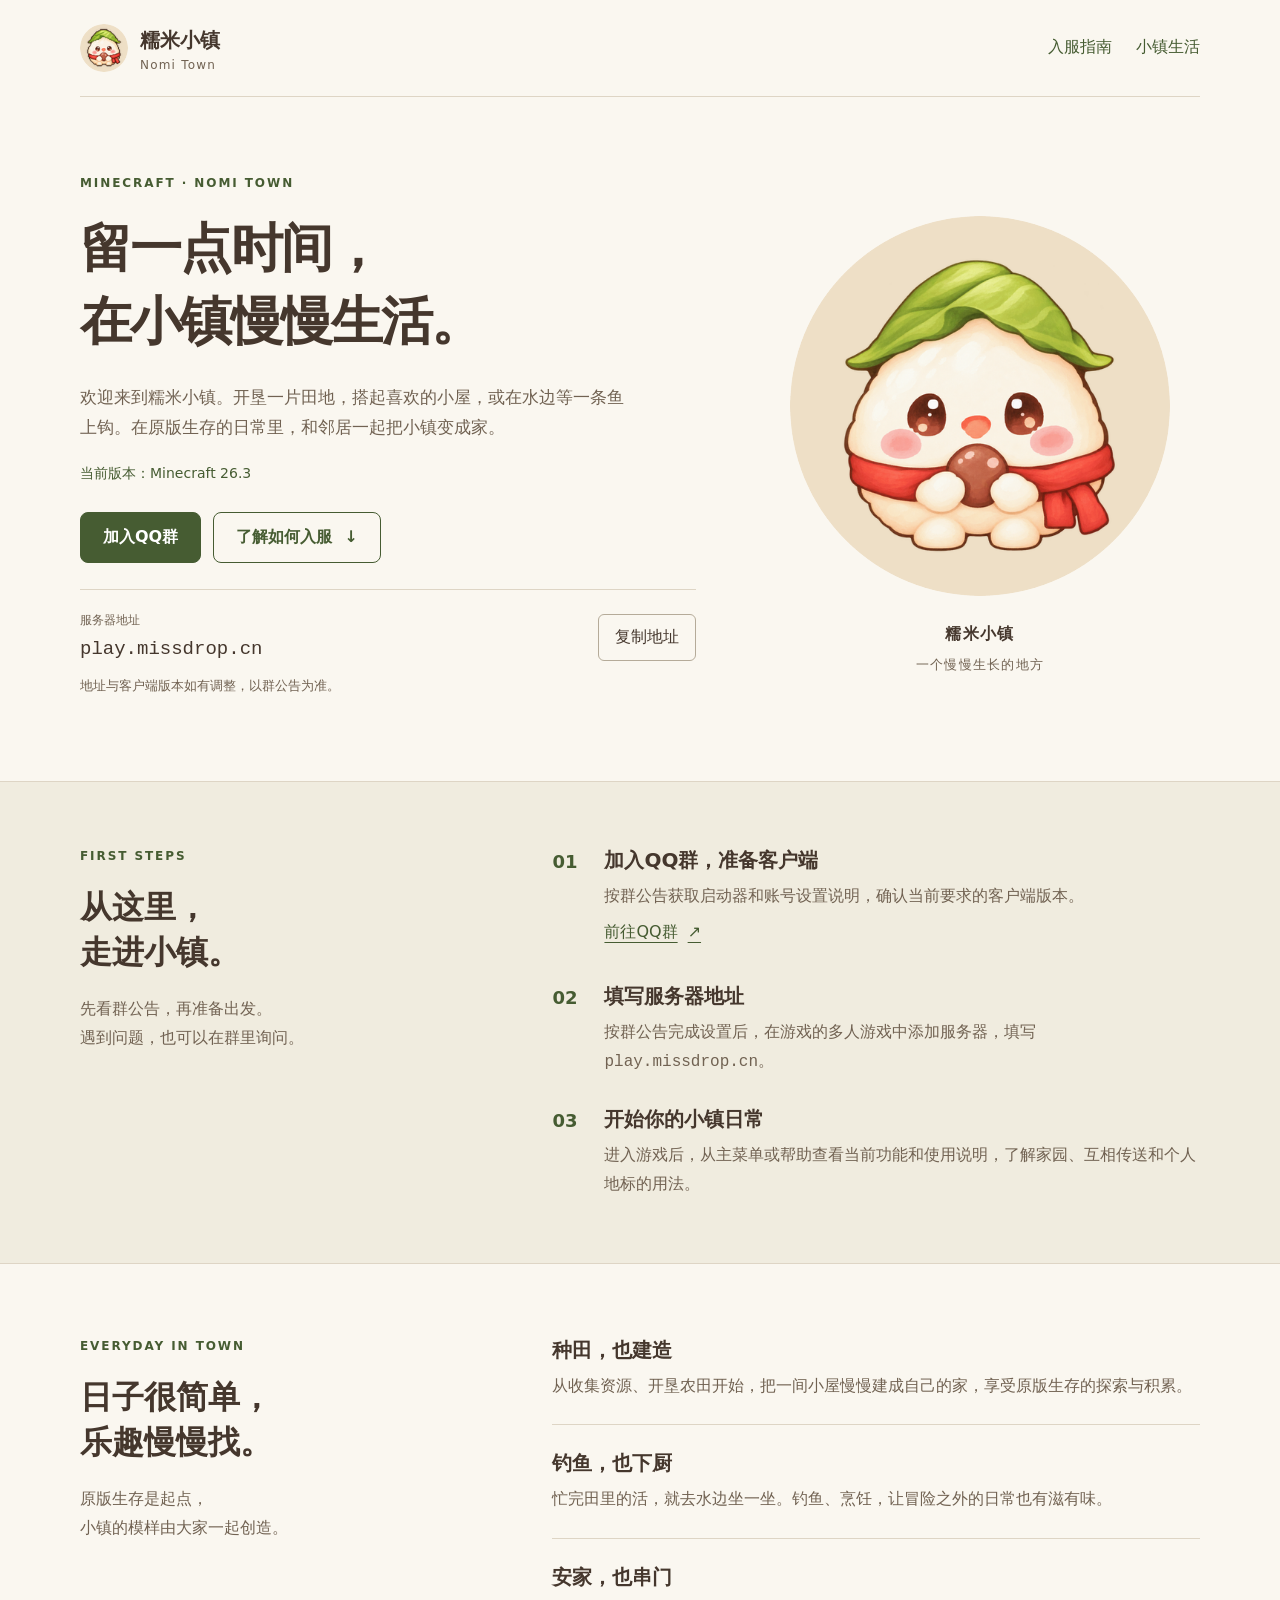
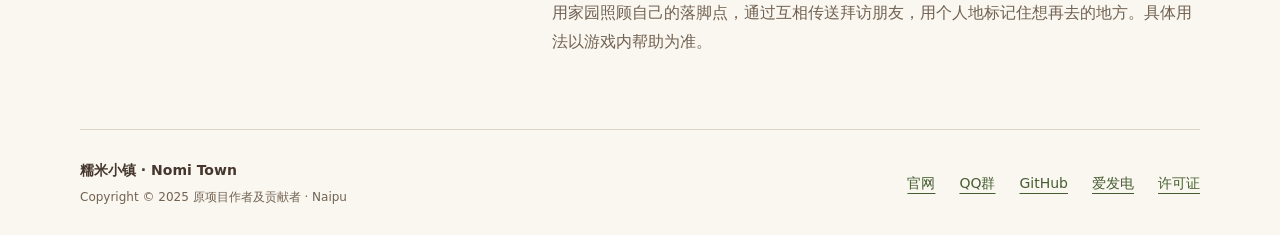
==== index.html @ 39796e42 "feat: refresh Nomi Town website branding and guide" ====
<!DOCTYPE html>
<html lang="zh-CN">
<head>
    <meta charset="UTF-8">
    <meta name="viewport" content="width=device-width, initial-scale=1.0">
    <meta name="author" content="Naipu">
    <title>糯米小镇 Nomi Town · 原版生存与悠闲生活</title>
    <meta name="description" content="欢迎来到糯米小镇 Nomi Town。在 Minecraft 26.3 中体验原版生存、悠闲种田、钓鱼烹饪与社区小镇生活。加入QQ群，按群公告了解入服方式。">
    <link rel="canonical" href="https://mc.missdrop.cn/">
    <meta property="og:type" content="website">
    <meta property="og:locale" content="zh_CN">
    <meta property="og:site_name" content="糯米小镇 Nomi Town">
    <meta property="og:title" content="糯米小镇 Nomi Town · 原版生存与悠闲生活">
    <meta property="og:description" content="种一片田，钓一尾鱼，和邻居一起慢慢建造小镇。入服方式与当前客户端版本请以QQ群公告为准。">
    <meta property="og:url" content="https://mc.missdrop.cn/">
    <meta property="og:image" content="https://mc.missdrop.cn/img/nomi-logo-512.png">
    <meta property="og:image:width" content="512">
    <meta property="og:image:height" content="512">
    <meta property="og:image:alt" content="糯米小镇团子角色，戴着绿叶帽、系着红围巾">
    <meta name="theme-color" content="#faf7f0">
    <link rel="icon" href="favicon.ico" type="image/x-icon">
    <link rel="icon" href="img/nomi-logo-32.png" sizes="32x32" type="image/png">
    <link rel="stylesheet" href="css/styles.css">
    <script src="js/copy.js" defer></script>
</head>
<body>
<a class="skip-link" href="#main">跳到主要内容</a>
<header class="site-header wrap">
    <a class="brand" href="./" aria-label="糯米小镇首页">
        <img src="img/nomi-logo-64.png" width="48" height="48" alt="">
        <span>糯米小镇 <small>Nomi Town</small></span>
    </a>
    <nav aria-label="主导航">
        <a href="#join">入服指南</a>
        <a href="#life">小镇生活</a>
    </nav>
</header>
<main id="main">
    <section class="hero wrap" aria-labelledby="welcome">
        <div class="hero-copy">
            <p class="eyebrow">MINECRAFT · NOMI TOWN</p>
            <h1 id="welcome">留一点时间，<br>在小镇慢慢生活。</h1>
            <p class="intro">欢迎来到糯米小镇。开垦一片田地，搭起喜欢的小屋，或在水边等一条鱼上钩。在原版生存的日常里，和邻居一起把小镇变成家。</p>
            <p class="version">当前版本：Minecraft 26.3</p>
            <div class="actions">
                <a class="button primary" href="https://qm.qq.com/q/JWCiU0jwyq">加入QQ群</a>
                <a class="button secondary" href="#join">了解如何入服 <span aria-hidden="true">↓</span></a>
            </div>
            <div class="connection">
                <div><span class="label">服务器地址</span><code id="server-address">play.missdrop.cn</code></div>
                <button id="copy-address" type="button" aria-describedby="copy-status">复制地址</button>
            </div>
            <p id="copy-status" class="status" role="status" aria-live="polite" aria-atomic="true">地址与客户端版本如有调整，以群公告为准。</p>
            <noscript><p>可选中上方服务器地址手动复制。</p></noscript>
        </div>
        <figure class="mascot">
            <img src="img/nomi-logo-512.png" srcset="img/nomi-logo-256.png 256w, img/nomi-logo-512.png 512w" sizes="(max-width: 720px) 240px, 380px" width="512" height="512" alt="糯米小镇的团子角色：绿叶帽、红围巾，手里捧着一份小食">
            <figcaption>糯米小镇 <span>一个慢慢生长的地方</span></figcaption>
        </figure>
    </section>
    <section id="join" class="join-section" aria-labelledby="join-title">
        <div class="wrap section-grid">
            <div class="section-heading">
                <p class="eyebrow">FIRST STEPS</p>
                <h2 id="join-title">从这里，<br>走进小镇。</h2>
                <p>先看群公告，再准备出发。<br>遇到问题，也可以在群里询问。</p>
            </div>
            <ol class="steps">
                <li><h3>加入QQ群，准备客户端</h3><p>按群公告获取启动器和账号设置说明，确认当前要求的客户端版本。</p><a href="https://qm.qq.com/q/JWCiU0jwyq">前往QQ群 <span aria-hidden="true">↗</span></a></li>
                <li><h3>填写服务器地址</h3><p>按群公告完成设置后，在游戏的多人游戏中添加服务器，填写 <code>play.missdrop.cn</code>。</p></li>
                <li><h3>开始你的小镇日常</h3><p>进入游戏后，从主菜单或帮助查看当前功能和使用说明，了解家园、互相传送和个人地标的用法。</p></li>
            </ol>
        </div>
    </section>
    <section id="life" class="wrap life-section section-grid" aria-labelledby="life-title">
        <div class="section-heading">
            <p class="eyebrow">EVERYDAY IN TOWN</p>
            <h2 id="life-title">日子很简单，<br>乐趣慢慢找。</h2>
            <p>原版生存是起点，<br>小镇的模样由大家一起创造。</p>
        </div>
        <div class="life-list">
            <article><h3>种田，也建造</h3><p>从收集资源、开垦农田开始，把一间小屋慢慢建成自己的家，享受原版生存的探索与积累。</p></article>
            <article><h3>钓鱼，也下厨</h3><p>忙完田里的活，就去水边坐一坐。钓鱼、烹饪，让冒险之外的日常也有滋有味。</p></article>
            <article><h3>安家，也串门</h3><p>用家园照顾自己的落脚点，通过互相传送拜访朋友，用个人地标记住想再去的地方。具体用法以游戏内帮助为准。</p></article>
        </div>
    </section>
</main>
<footer class="site-footer wrap">
    <div><strong>糯米小镇 · Nomi Town</strong><p>Copyright © 2025 原项目作者及贡献者 · Naipu</p></div>
    <nav aria-label="页脚导航">
        <a href="https://mc.missdrop.cn">官网</a>
        <a href="https://qm.qq.com/q/JWCiU0jwyq">QQ群</a>
        <a href="https://github.com/NomiTeam">GitHub</a>
        <a href="https://afdian.com/a/Missdrop">爱发电</a>
        <a href="LICENSE">许可证</a>
    </nav>
</footer>
</body>
</html>
---- css/styles.css ----
:root {
    color-scheme: light;
    --paper: #faf7f0;
    --ink: #45372d;
    --muted: #716252;
    --green: #465c32;
    --line: #ded5c5;
}
* { box-sizing: border-box; }
body { margin: 0; background: var(--paper); color: var(--ink); font-family: system-ui, -apple-system, "Segoe UI", "Microsoft YaHei", sans-serif; line-height: 1.8; }
a { color: var(--green); text-underline-offset: 5px; }
a:hover { text-decoration-thickness: 2px; }
a:focus-visible, button:focus-visible { outline: 3px solid #8b431f; outline-offset: 5px; }
button, .button { font: inherit; cursor: pointer; }
img { display: block; max-width: 100%; height: auto; }
h1, h2, h3, p, figure { margin: 0; }
h1, h2, h3 { line-height: 1.4; }
code { font-family: ui-monospace, Consolas, monospace; overflow-wrap: anywhere; }
.wrap { width: min(1120px, calc(100% - 64px)); margin-inline: auto; }
.skip-link { position: absolute; top: 8px; left: 16px; padding: 10px 16px; background: white; z-index: 2; transform: translateY(-160%); }
.skip-link:focus { transform: translateY(0); }
.site-header { display: flex; align-items: center; justify-content: space-between; gap: 20px; padding-block: 22px; border-bottom: 1px solid var(--line); }
.brand { display: flex; align-items: center; gap: 12px; color: var(--ink); text-decoration: none; font-weight: 700; font-size: 20px; }
.brand img { border-radius: 50%; }
.brand small { display: block; color: var(--muted); font-size: 12px; letter-spacing: .1em; line-height: 1.3; font-weight: 500; }
nav { display: flex; flex-wrap: wrap; gap: 8px 24px; }
nav a { display: inline-flex; align-items: center; min-height: 44px; }
.site-header nav a { text-decoration: none; }
.hero { display: grid; grid-template-columns: minmax(0, 1.4fr) minmax(0, 1fr); align-items: center; gap: 64px; padding-block: 76px 60px; }
.eyebrow { font-size: 12px; font-weight: 700; letter-spacing: .16em; color: var(--green); margin-bottom: 18px; }
h1 { font-size: clamp(34px, 4.2vw, 52px); letter-spacing: -.035em; }
.intro { max-width: 560px; margin-top: 24px; color: var(--muted); font-size: 17px; }
.version { margin-top: 18px; font-size: 14px; color: var(--green); }
.actions { display: flex; flex-wrap: wrap; gap: 12px; margin-block: 26px; }
.button { display: inline-flex; justify-content: center; align-items: center; min-height: 48px; padding: 10px 22px; border: 1px solid var(--green); border-radius: 8px; text-decoration: none; font-weight: 600; gap: 12px; }
.primary { color: white; background: var(--green); }
.primary:hover { background: #354626; }
.secondary:hover { background: #eeeede; }
.connection { display: flex; align-items: center; justify-content: space-between; flex-wrap: wrap; gap: 12px; border-top: 1px solid var(--line); padding-top: 20px; }
.label { display: block; color: var(--muted); font-size: 12px; }
.connection code { font-size: 19px; }
.connection button { min-height: 44px; padding: 8px 16px; border: 1px solid #b5ab99; border-radius: 6px; background: transparent; color: var(--ink); }
.connection button:hover { background: #eee7db; }
.status { min-height: 3.6em; font-size: 13px; color: var(--muted); margin-top: 8px; }
.mascot { text-align: center; }
.mascot img { width: min(100%, 380px); margin-inline: auto; border-radius: 50%; }
.mascot figcaption { margin-top: 24px; font-weight: 600; letter-spacing: .08em; }
.mascot figcaption span { display: block; font-weight: 400; font-size: 13px; color: var(--muted); margin-top: 4px; }
.join-section { background: #f0ecdf; border-block: 1px solid var(--line); padding-block: 64px; }
.section-grid { display: grid; grid-template-columns: minmax(0, 1fr) minmax(0, 1.65fr); gap: 80px; }
h2 { font-size: 32px; }
.section-heading > p:last-child { color: var(--muted); margin-top: 20px; }
.steps { list-style: none; padding: 0; margin: 0; counter-reset: step; }
.steps li { position: relative; counter-increment: step; padding: 0 0 28px 52px; }
.steps li:last-child { padding-bottom: 0; }
.steps li::before { content: "0" counter(step); position: absolute; left: 0; top: 0; color: var(--green); font-weight: 700; font-size: 18px; }
h3 { font-size: 20px; margin-bottom: 8px; }
.steps p, .life-list p { color: var(--muted); }
.steps a { display: inline-flex; align-items: center; gap: 10px; min-height: 44px; }
.life-section { padding-block: 72px; }
.life-list article { padding-block: 24px; border-bottom: 1px solid var(--line); }
.life-list article:first-child { padding-top: 0; }
.life-list article:last-child { border-bottom: 0; padding-bottom: 0; }
.site-footer { border-top: 1px solid var(--line); padding-block: 28px; display: flex; flex-wrap: wrap; justify-content: space-between; align-items: center; gap: 16px 32px; font-size: 14px; }
.site-footer p { font-size: 12px; color: var(--muted); margin-top: 4px; }
.copy-fallback { position: fixed; left: 0; top: 0; width: 1px; height: 1px; opacity: 0; }
@media (max-width: 720px) {
    .wrap { width: calc(100% - 40px); }
    .site-header { gap: 12px; flex-wrap: wrap; padding-block: 16px; }
    .site-header nav { gap: 20px; }
    .hero { grid-template-columns: minmax(0, 1fr); gap: 32px; padding-block: 40px; }
    .mascot { grid-row: 1; }
    .mascot img { width: 240px; }
    .mascot figcaption { display: none; }
    .intro { font-size: 16px; }
    .section-grid { grid-template-columns: minmax(0, 1fr); gap: 32px; }
    .join-section, .life-section { padding-block: 44px; }
    h2 { font-size: 28px; }
    .section-heading br { display: none; }
    .steps li { padding-left: 40px; }
    .site-footer nav { gap: 8px 20px; }
}
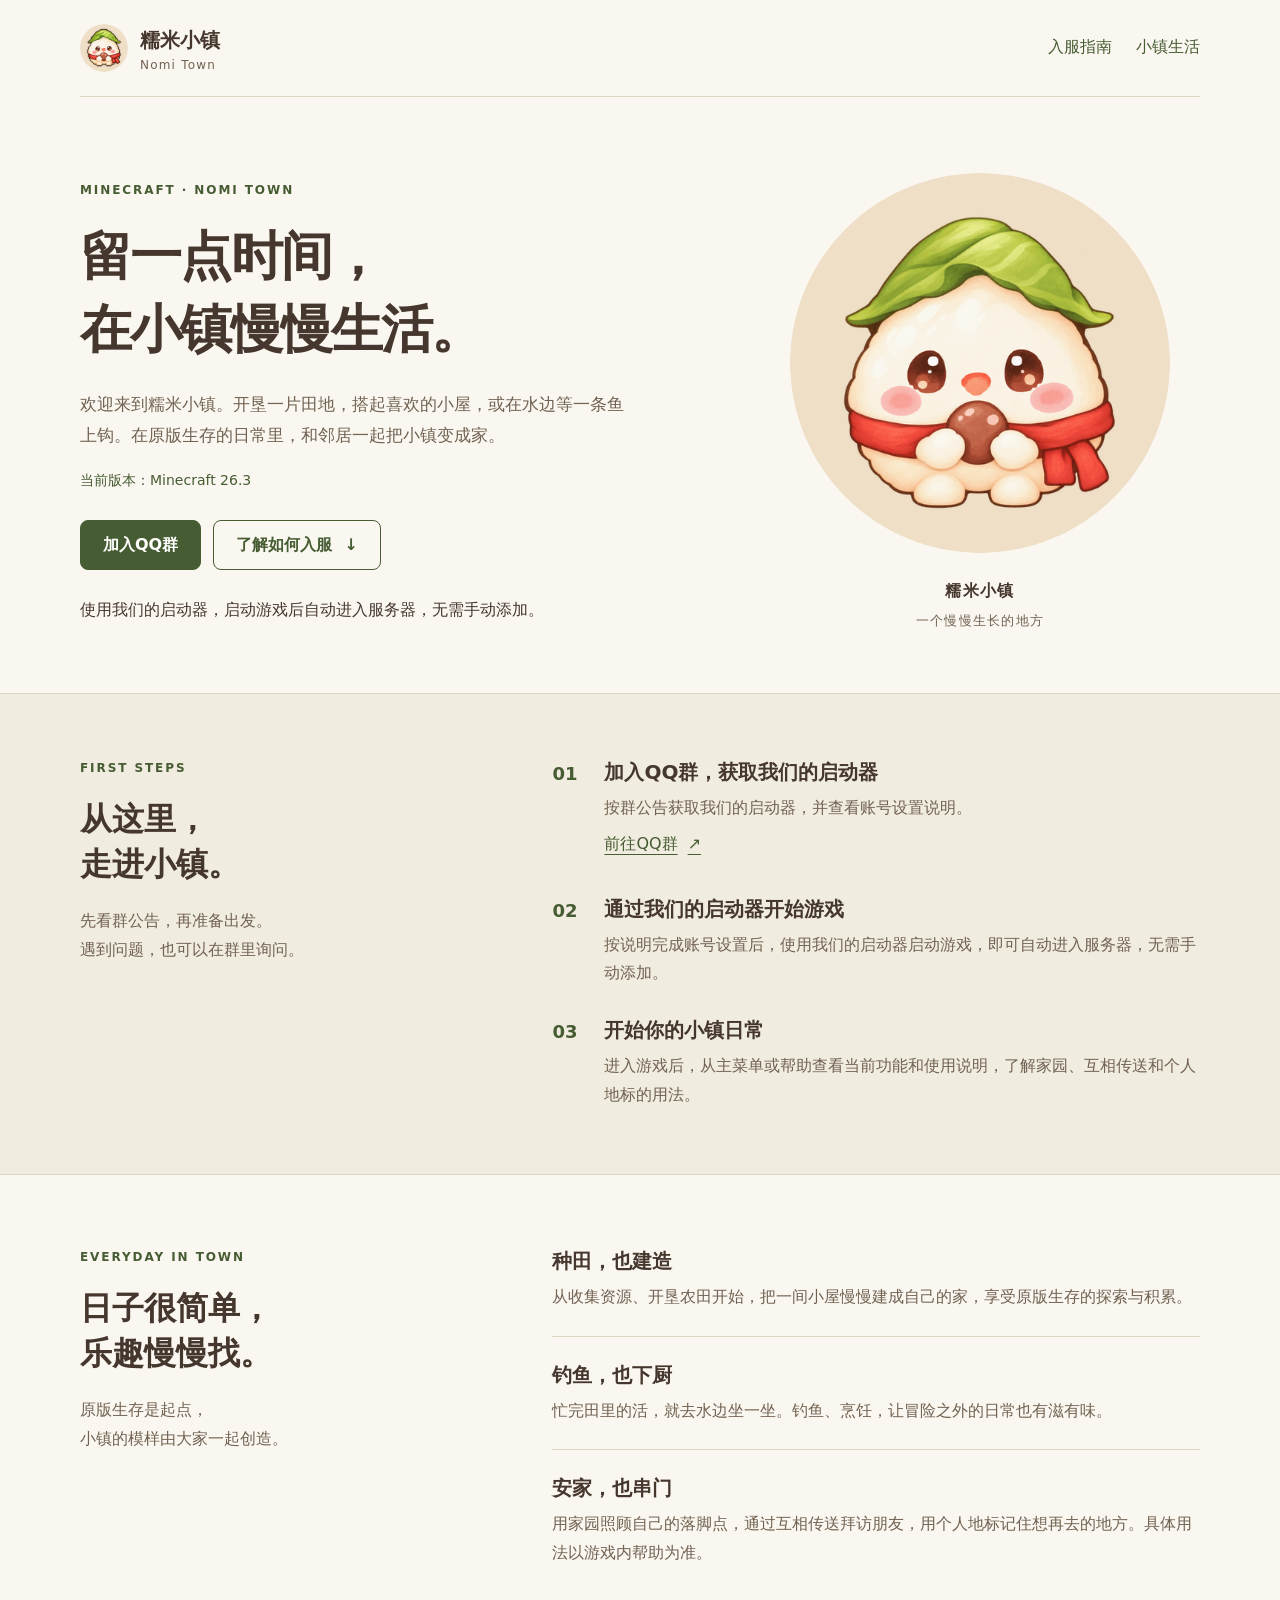
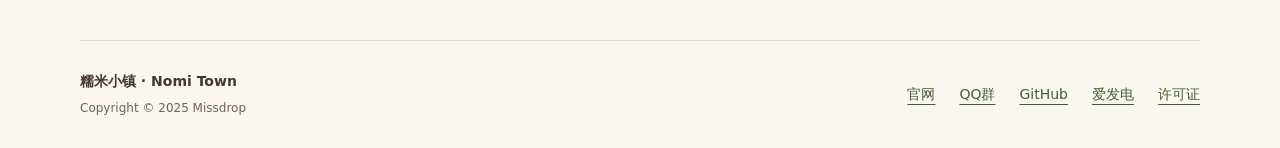
==== commit 751da230: "fix: use launcher auto-entry and correct website credit" ====
--- a/index.html
+++ b/index.html
@@ -3,7 +3,7 @@
 <head>
     <meta charset="UTF-8">
     <meta name="viewport" content="width=device-width, initial-scale=1.0">
-    <meta name="author" content="Naipu">
+    <meta name="author" content="Missdrop">
     <title>糯米小镇 Nomi Town · 原版生存与悠闲生活</title>
     <meta name="description" content="欢迎来到糯米小镇 Nomi Town。在 Minecraft 26.3 中体验原版生存、悠闲种田、钓鱼烹饪与社区小镇生活。加入QQ群，按群公告了解入服方式。">
     <link rel="canonical" href="https://mc.missdrop.cn/">
@@ -21,7 +21,7 @@
     <link rel="icon" href="favicon.ico" type="image/x-icon">
     <link rel="icon" href="img/nomi-logo-32.png" sizes="32x32" type="image/png">
     <link rel="stylesheet" href="css/styles.css">
-    <script src="js/copy.js" defer></script>
+
 </head>
 <body>
 <a class="skip-link" href="#main">跳到主要内容</a>
@@ -46,12 +46,7 @@
                 <a class="button primary" href="https://qm.qq.com/q/JWCiU0jwyq">加入QQ群</a>
                 <a class="button secondary" href="#join">了解如何入服 <span aria-hidden="true">↓</span></a>
             </div>
-            <div class="connection">
-                <div><span class="label">服务器地址</span><code id="server-address">play.missdrop.cn</code></div>
-                <button id="copy-address" type="button" aria-describedby="copy-status">复制地址</button>
-            </div>
-            <p id="copy-status" class="status" role="status" aria-live="polite" aria-atomic="true">地址与客户端版本如有调整，以群公告为准。</p>
-            <noscript><p>可选中上方服务器地址手动复制。</p></noscript>
+            <p>使用我们的启动器，启动游戏后自动进入服务器，无需手动添加。</p>
         </div>
         <figure class="mascot">
             <img src="img/nomi-logo-512.png" srcset="img/nomi-logo-256.png 256w, img/nomi-logo-512.png 512w" sizes="(max-width: 720px) 240px, 380px" width="512" height="512" alt="糯米小镇的团子角色：绿叶帽、红围巾，手里捧着一份小食">
@@ -66,8 +61,8 @@
                 <p>先看群公告，再准备出发。<br>遇到问题，也可以在群里询问。</p>
             </div>
             <ol class="steps">
-                <li><h3>加入QQ群，准备客户端</h3><p>按群公告获取启动器和账号设置说明，确认当前要求的客户端版本。</p><a href="https://qm.qq.com/q/JWCiU0jwyq">前往QQ群 <span aria-hidden="true">↗</span></a></li>
-                <li><h3>填写服务器地址</h3><p>按群公告完成设置后，在游戏的多人游戏中添加服务器，填写 <code>play.missdrop.cn</code>。</p></li>
+                <li><h3>加入QQ群，获取我们的启动器</h3><p>按群公告获取我们的启动器，并查看账号设置说明。</p><a href="https://qm.qq.com/q/JWCiU0jwyq">前往QQ群 <span aria-hidden="true">↗</span></a></li>
+                <li><h3>通过我们的启动器开始游戏</h3><p>按说明完成账号设置后，使用我们的启动器启动游戏，即可自动进入服务器，无需手动添加。</p></li>
                 <li><h3>开始你的小镇日常</h3><p>进入游戏后，从主菜单或帮助查看当前功能和使用说明，了解家园、互相传送和个人地标的用法。</p></li>
             </ol>
         </div>
@@ -86,7 +81,7 @@
     </section>
 </main>
 <footer class="site-footer wrap">
-    <div><strong>糯米小镇 · Nomi Town</strong><p>Copyright © 2025 原项目作者及贡献者 · Naipu</p></div>
+    <div><strong>糯米小镇 · Nomi Town</strong><p>Copyright © 2025 Missdrop</p></div>
     <nav aria-label="页脚导航">
         <a href="https://mc.missdrop.cn">官网</a>
         <a href="https://qm.qq.com/q/JWCiU0jwyq">QQ群</a>
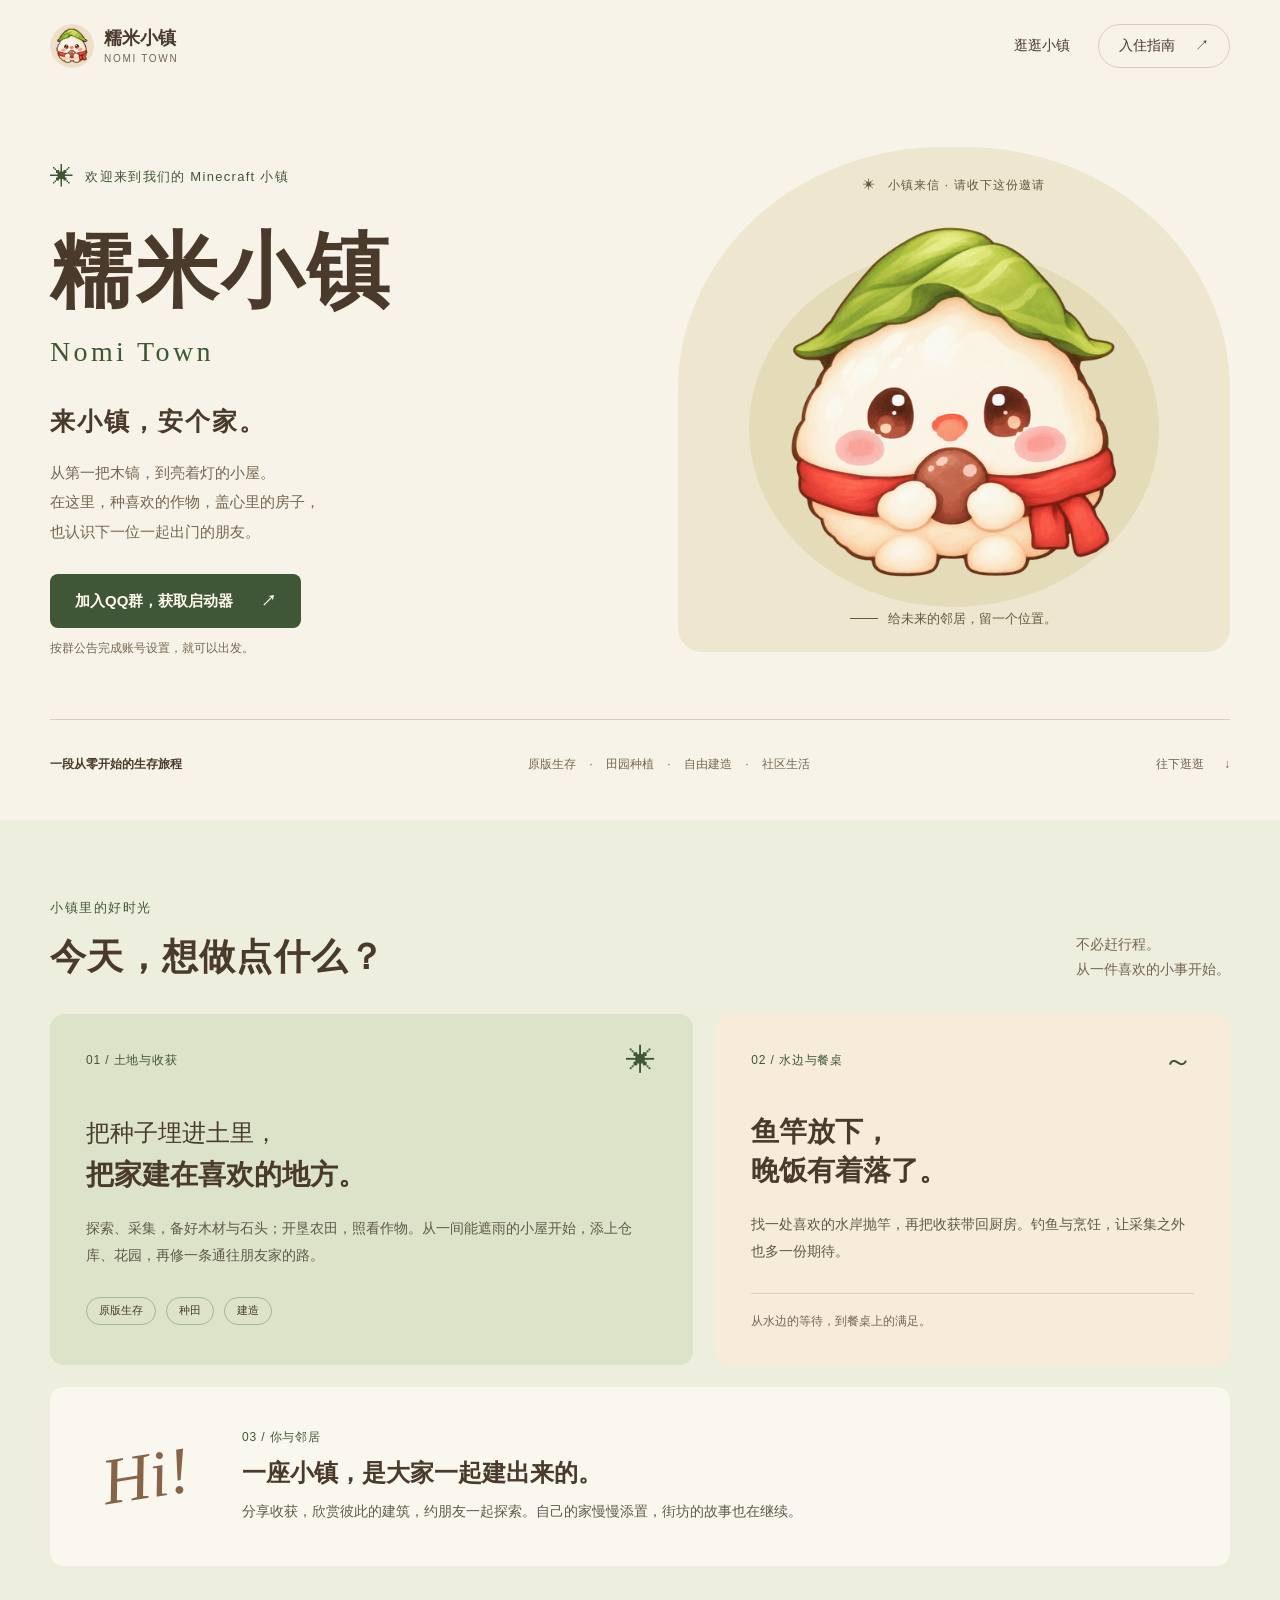
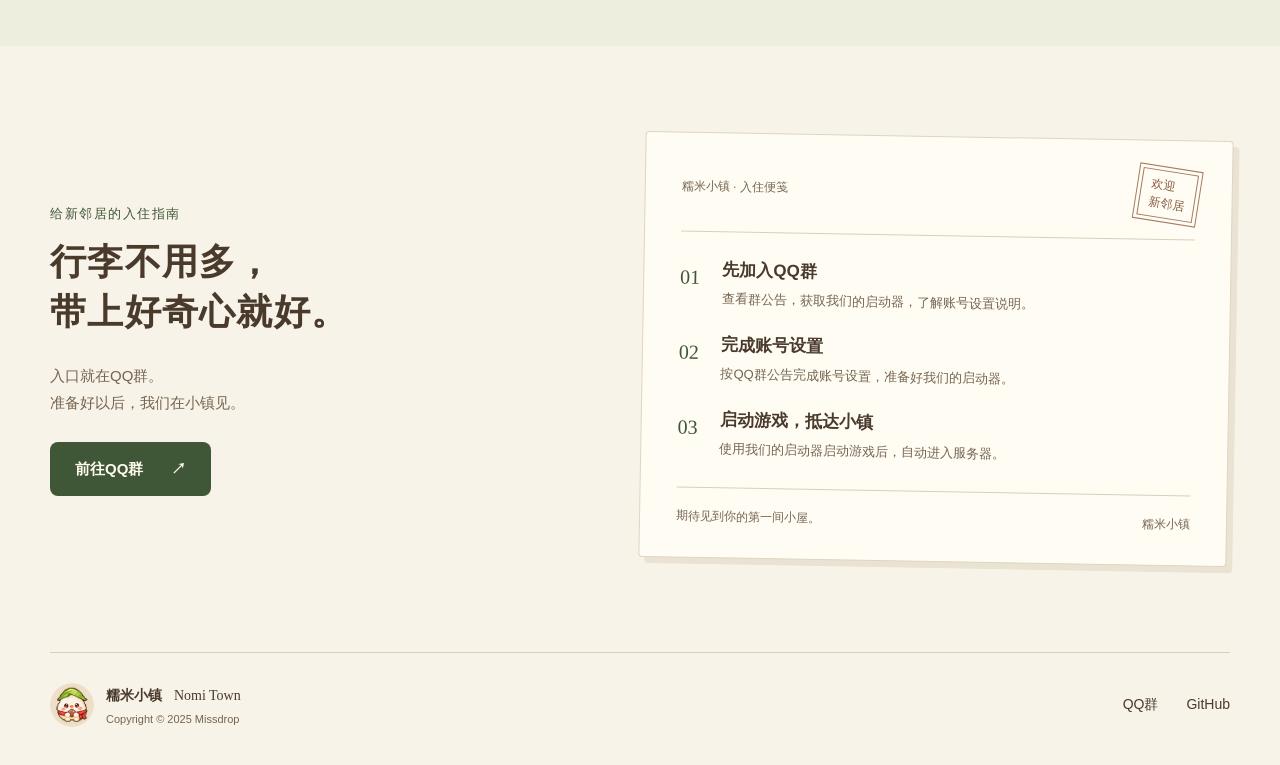
==== commit 9016ab17: "feat: redesign Nomi Town website and simplify footer Co-authored-by: Sylvie-13 <346469037+Sylvie-13@" ====
--- a/index.html
+++ b/index.html
@@ -4,91 +4,62 @@
     <meta charset="UTF-8">
     <meta name="viewport" content="width=device-width, initial-scale=1.0">
     <meta name="author" content="Missdrop">
-    <title>糯米小镇 Nomi Town · 原版生存与悠闲生活</title>
-    <meta name="description" content="欢迎来到糯米小镇 Nomi Town。在 Minecraft 26.3 中体验原版生存、悠闲种田、钓鱼烹饪与社区小镇生活。加入QQ群，按群公告了解入服方式。">
+    <title>糯米小镇 Nomi Town · 来小镇，安个家</title>
+    <meta name="description" content="糯米小镇 Nomi Town，一个温暖的 Minecraft 社区小镇。探索原版生存，种田、钓鱼、烹饪，和朋友一起建造。加入QQ群，按公告获取我们的启动器，开启小镇生活。">
     <link rel="canonical" href="https://mc.missdrop.cn/">
     <meta property="og:type" content="website">
     <meta property="og:locale" content="zh_CN">
     <meta property="og:site_name" content="糯米小镇 Nomi Town">
-    <meta property="og:title" content="糯米小镇 Nomi Town · 原版生存与悠闲生活">
-    <meta property="og:description" content="种一片田，钓一尾鱼，和邻居一起慢慢建造小镇。入服方式与当前客户端版本请以QQ群公告为准。">
+    <meta property="og:title" content="糯米小镇 Nomi Town · 来小镇，安个家">
+    <meta property="og:description" content="种下作物，盖起小屋，邀朋友来做客。加入QQ群，获取我们的启动器，一起走进糯米小镇。">
     <meta property="og:url" content="https://mc.missdrop.cn/">
     <meta property="og:image" content="https://mc.missdrop.cn/img/nomi-logo-512.png">
     <meta property="og:image:width" content="512">
     <meta property="og:image:height" content="512">
     <meta property="og:image:alt" content="糯米小镇团子角色，戴着绿叶帽、系着红围巾">
-    <meta name="theme-color" content="#faf7f0">
+    <meta name="theme-color" content="#f8f3e8">
     <link rel="icon" href="favicon.ico" type="image/x-icon">
     <link rel="icon" href="img/nomi-logo-32.png" sizes="32x32" type="image/png">
     <link rel="stylesheet" href="css/styles.css">
-
 </head>
 <body>
 <a class="skip-link" href="#main">跳到主要内容</a>
 <header class="site-header wrap">
-    <a class="brand" href="./" aria-label="糯米小镇首页">
-        <img src="img/nomi-logo-64.png" width="48" height="48" alt="">
-        <span>糯米小镇 <small>Nomi Town</small></span>
-    </a>
-    <nav aria-label="主导航">
-        <a href="#join">入服指南</a>
-        <a href="#life">小镇生活</a>
-    </nav>
+    <a class="brand" href="./" aria-label="糯米小镇首页"><img src="img/nomi-logo-64.png" width="44" height="44" alt=""><span>糯米小镇<small>NOMI TOWN</small></span></a>
+    <nav aria-label="主导航"><a href="#life">逛逛小镇</a><a class="nav-join" href="#join">入住指南 <span aria-hidden="true">↗</span></a></nav>
 </header>
 <main id="main">
     <section class="hero wrap" aria-labelledby="welcome">
         <div class="hero-copy">
-            <p class="eyebrow">MINECRAFT · NOMI TOWN</p>
-            <h1 id="welcome">留一点时间，<br>在小镇慢慢生活。</h1>
-            <p class="intro">欢迎来到糯米小镇。开垦一片田地，搭起喜欢的小屋，或在水边等一条鱼上钩。在原版生存的日常里，和邻居一起把小镇变成家。</p>
-            <p class="version">当前版本：Minecraft 26.3</p>
-            <div class="actions">
-                <a class="button primary" href="https://qm.qq.com/q/JWCiU0jwyq">加入QQ群</a>
-                <a class="button secondary" href="#join">了解如何入服 <span aria-hidden="true">↓</span></a>
+            <p class="eyebrow"><span aria-hidden="true">✳</span> 欢迎来到我们的 Minecraft 小镇</p>
+            <h1 id="welcome">糯米小镇<span>Nomi Town</span></h1>
+            <p class="hero-invitation">来小镇，安个家。</p>
+            <p class="intro">从第一把木镐，到亮着灯的小屋。<br>在这里，种喜欢的作物，盖心里的房子，<br class="desktop-break">也认识下一位一起出门的朋友。</p>
+            <a class="button primary" href="https://qm.qq.com/q/JWCiU0jwyq">加入QQ群，获取启动器 <span aria-hidden="true">↗</span></a>
+            <p class="button-note">按群公告完成账号设置，就可以出发。</p>
+        </div>
+        <figure class="hero-art">
+            <div class="art-caption"><span aria-hidden="true">✳</span> 小镇来信 · 请收下这份邀请</div>
+            <div class="mascot-stage"><img src="img/nomi-mascot-512.png" width="512" height="512" alt="戴着绿叶帽、系着红围巾的软糯团子，双手捧着小食"></div>
+            <figcaption><span class="caption-line" aria-hidden="true"></span> 给未来的邻居，留一个位置。</figcaption>
+        </figure>
+        <div class="hero-bottom"><span>一段从零开始的生存旅程</span><p>原版生存 <i aria-hidden="true">·</i> 田园种植 <i aria-hidden="true">·</i> 自由建造 <i aria-hidden="true">·</i> 社区生活</p><a href="#life" aria-label="向下探索小镇生活">往下逛逛 <span aria-hidden="true">↓</span></a></div>
+    </section>
+    <section id="life" class="life-section" aria-labelledby="life-title">
+        <div class="wrap">
+            <div class="section-heading"><div><p class="section-kicker">小镇里的好时光</p><h2 id="life-title">今天，想做点什么？</h2></div><p>不必赶行程。<br>从一件喜欢的小事开始。</p></div>
+            <div class="life-grid">
+                <article class="life-feature"><div class="card-top"><span>01 / 土地与收获</span><span aria-hidden="true">✳</span></div><div class="feature-title"><p>把种子埋进土里，</p><h3>把家建在喜欢的地方。</h3></div><p>探索、采集，备好木材与石头；开垦农田，照看作物。从一间能遮雨的小屋开始，添上仓库、花园，再修一条通往朋友家的路。</p><div class="card-tags"><span>原版生存</span><span>种田</span><span>建造</span></div></article>
+                <article class="life-food"><div class="card-top"><span>02 / 水边与餐桌</span><span aria-hidden="true">～</span></div><h3>鱼竿放下，<br>晚饭有着落了。</h3><p>找一处喜欢的水岸抛竿，再把收获带回厨房。钓鱼与烹饪，让采集之外也多一份期待。</p><span class="card-foot">从水边的等待，到餐桌上的满足。</span></article>
+                <article class="life-neighbors"><div class="neighbor-mark" aria-hidden="true">Hi!</div><div><div class="card-top"><span>03 / 你与邻居</span></div><h3>一座小镇，是大家一起建出来的。</h3><p>分享收获，欣赏彼此的建筑，约朋友一起探索。自己的家慢慢添置，街坊的故事也在继续。</p></div></article>
             </div>
-            <p>使用我们的启动器，启动游戏后自动进入服务器，无需手动添加。</p>
-        </div>
-        <figure class="mascot">
-            <img src="img/nomi-logo-512.png" srcset="img/nomi-logo-256.png 256w, img/nomi-logo-512.png 512w" sizes="(max-width: 720px) 240px, 380px" width="512" height="512" alt="糯米小镇的团子角色：绿叶帽、红围巾，手里捧着一份小食">
-            <figcaption>糯米小镇 <span>一个慢慢生长的地方</span></figcaption>
-        </figure>
-    </section>
-    <section id="join" class="join-section" aria-labelledby="join-title">
-        <div class="wrap section-grid">
-            <div class="section-heading">
-                <p class="eyebrow">FIRST STEPS</p>
-                <h2 id="join-title">从这里，<br>走进小镇。</h2>
-                <p>先看群公告，再准备出发。<br>遇到问题，也可以在群里询问。</p>
-            </div>
-            <ol class="steps">
-                <li><h3>加入QQ群，获取我们的启动器</h3><p>按群公告获取我们的启动器，并查看账号设置说明。</p><a href="https://qm.qq.com/q/JWCiU0jwyq">前往QQ群 <span aria-hidden="true">↗</span></a></li>
-                <li><h3>通过我们的启动器开始游戏</h3><p>按说明完成账号设置后，使用我们的启动器启动游戏，即可自动进入服务器，无需手动添加。</p></li>
-                <li><h3>开始你的小镇日常</h3><p>进入游戏后，从主菜单或帮助查看当前功能和使用说明，了解家园、互相传送和个人地标的用法。</p></li>
-            </ol>
         </div>
     </section>
-    <section id="life" class="wrap life-section section-grid" aria-labelledby="life-title">
-        <div class="section-heading">
-            <p class="eyebrow">EVERYDAY IN TOWN</p>
-            <h2 id="life-title">日子很简单，<br>乐趣慢慢找。</h2>
-            <p>原版生存是起点，<br>小镇的模样由大家一起创造。</p>
-        </div>
-        <div class="life-list">
-            <article><h3>种田，也建造</h3><p>从收集资源、开垦农田开始，把一间小屋慢慢建成自己的家，享受原版生存的探索与积累。</p></article>
-            <article><h3>钓鱼，也下厨</h3><p>忙完田里的活，就去水边坐一坐。钓鱼、烹饪，让冒险之外的日常也有滋有味。</p></article>
-            <article><h3>安家，也串门</h3><p>用家园照顾自己的落脚点，通过互相传送拜访朋友，用个人地标记住想再去的地方。具体用法以游戏内帮助为准。</p></article>
-        </div>
+    <section id="join" class="join-section wrap" aria-labelledby="join-title">
+        <div class="join-intro"><p class="section-kicker">给新邻居的入住指南</p><h2 id="join-title">行李不用多，<br>带上好奇心就好。</h2><p>入口就在QQ群。<br>准备好以后，我们在小镇见。</p><a class="button primary" href="https://qm.qq.com/q/JWCiU0jwyq">前往QQ群 <span aria-hidden="true">↗</span></a></div>
+        <div class="welcome-letter"><div class="letter-heading"><span>糯米小镇 · 入住便笺</span><span class="letter-stamp" aria-hidden="true">欢迎<br>新邻居</span></div><ol class="steps"><li><h3>先加入QQ群</h3><p>查看群公告，获取我们的启动器，了解账号设置说明。</p></li><li><h3>完成账号设置</h3><p>按QQ群公告完成账号设置，准备好我们的启动器。</p></li><li><h3>启动游戏，抵达小镇</h3><p>使用我们的启动器启动游戏后，自动进入服务器。</p></li></ol><p class="letter-signoff">期待见到你的第一间小屋。<span>糯米小镇</span></p></div>
     </section>
 </main>
-<footer class="site-footer wrap">
-    <div><strong>糯米小镇 · Nomi Town</strong><p>Copyright © 2025 Missdrop</p></div>
-    <nav aria-label="页脚导航">
-        <a href="https://mc.missdrop.cn">官网</a>
-        <a href="https://qm.qq.com/q/JWCiU0jwyq">QQ群</a>
-        <a href="https://github.com/NomiTeam">GitHub</a>
-        <a href="https://afdian.com/a/Missdrop">爱发电</a>
-        <a href="LICENSE">许可证</a>
-    </nav>
-</footer>
+<footer class="site-footer wrap"><div class="footer-brand"><img src="img/nomi-logo-64.png" width="44" height="44" alt=""><div><strong>糯米小镇 <span>Nomi Town</span></strong><p>Copyright © 2025 Missdrop</p></div></div><nav aria-label="页脚导航"><a href="https://qm.qq.com/q/JWCiU0jwyq">QQ群</a><a href="https://github.com/NomiTeam">GitHub</a></nav></footer>
 </body>
 </html>
--- a/css/styles.css
+++ b/css/styles.css
@@ -1,82 +1,752 @@
 :root {
-    color-scheme: light;
-    --paper: #faf7f0;
-    --ink: #45372d;
-    --muted: #716252;
-    --green: #465c32;
-    --line: #ded5c5;
-}
-* { box-sizing: border-box; }
-body { margin: 0; background: var(--paper); color: var(--ink); font-family: system-ui, -apple-system, "Segoe UI", "Microsoft YaHei", sans-serif; line-height: 1.8; }
-a { color: var(--green); text-underline-offset: 5px; }
-a:hover { text-decoration-thickness: 2px; }
-a:focus-visible, button:focus-visible { outline: 3px solid #8b431f; outline-offset: 5px; }
-button, .button { font: inherit; cursor: pointer; }
-img { display: block; max-width: 100%; height: auto; }
-h1, h2, h3, p, figure { margin: 0; }
-h1, h2, h3 { line-height: 1.4; }
-code { font-family: ui-monospace, Consolas, monospace; overflow-wrap: anywhere; }
-.wrap { width: min(1120px, calc(100% - 64px)); margin-inline: auto; }
-.skip-link { position: absolute; top: 8px; left: 16px; padding: 10px 16px; background: white; z-index: 2; transform: translateY(-160%); }
-.skip-link:focus { transform: translateY(0); }
-.site-header { display: flex; align-items: center; justify-content: space-between; gap: 20px; padding-block: 22px; border-bottom: 1px solid var(--line); }
-.brand { display: flex; align-items: center; gap: 12px; color: var(--ink); text-decoration: none; font-weight: 700; font-size: 20px; }
-.brand img { border-radius: 50%; }
-.brand small { display: block; color: var(--muted); font-size: 12px; letter-spacing: .1em; line-height: 1.3; font-weight: 500; }
-nav { display: flex; flex-wrap: wrap; gap: 8px 24px; }
-nav a { display: inline-flex; align-items: center; min-height: 44px; }
-.site-header nav a { text-decoration: none; }
-.hero { display: grid; grid-template-columns: minmax(0, 1.4fr) minmax(0, 1fr); align-items: center; gap: 64px; padding-block: 76px 60px; }
-.eyebrow { font-size: 12px; font-weight: 700; letter-spacing: .16em; color: var(--green); margin-bottom: 18px; }
-h1 { font-size: clamp(34px, 4.2vw, 52px); letter-spacing: -.035em; }
-.intro { max-width: 560px; margin-top: 24px; color: var(--muted); font-size: 17px; }
-.version { margin-top: 18px; font-size: 14px; color: var(--green); }
-.actions { display: flex; flex-wrap: wrap; gap: 12px; margin-block: 26px; }
-.button { display: inline-flex; justify-content: center; align-items: center; min-height: 48px; padding: 10px 22px; border: 1px solid var(--green); border-radius: 8px; text-decoration: none; font-weight: 600; gap: 12px; }
-.primary { color: white; background: var(--green); }
-.primary:hover { background: #354626; }
-.secondary:hover { background: #eeeede; }
-.connection { display: flex; align-items: center; justify-content: space-between; flex-wrap: wrap; gap: 12px; border-top: 1px solid var(--line); padding-top: 20px; }
-.label { display: block; color: var(--muted); font-size: 12px; }
-.connection code { font-size: 19px; }
-.connection button { min-height: 44px; padding: 8px 16px; border: 1px solid #b5ab99; border-radius: 6px; background: transparent; color: var(--ink); }
-.connection button:hover { background: #eee7db; }
-.status { min-height: 3.6em; font-size: 13px; color: var(--muted); margin-top: 8px; }
-.mascot { text-align: center; }
-.mascot img { width: min(100%, 380px); margin-inline: auto; border-radius: 50%; }
-.mascot figcaption { margin-top: 24px; font-weight: 600; letter-spacing: .08em; }
-.mascot figcaption span { display: block; font-weight: 400; font-size: 13px; color: var(--muted); margin-top: 4px; }
-.join-section { background: #f0ecdf; border-block: 1px solid var(--line); padding-block: 64px; }
-.section-grid { display: grid; grid-template-columns: minmax(0, 1fr) minmax(0, 1.65fr); gap: 80px; }
-h2 { font-size: 32px; }
-.section-heading > p:last-child { color: var(--muted); margin-top: 20px; }
-.steps { list-style: none; padding: 0; margin: 0; counter-reset: step; }
-.steps li { position: relative; counter-increment: step; padding: 0 0 28px 52px; }
-.steps li:last-child { padding-bottom: 0; }
-.steps li::before { content: "0" counter(step); position: absolute; left: 0; top: 0; color: var(--green); font-weight: 700; font-size: 18px; }
-h3 { font-size: 20px; margin-bottom: 8px; }
-.steps p, .life-list p { color: var(--muted); }
-.steps a { display: inline-flex; align-items: center; gap: 10px; min-height: 44px; }
-.life-section { padding-block: 72px; }
-.life-list article { padding-block: 24px; border-bottom: 1px solid var(--line); }
-.life-list article:first-child { padding-top: 0; }
-.life-list article:last-child { border-bottom: 0; padding-bottom: 0; }
-.site-footer { border-top: 1px solid var(--line); padding-block: 28px; display: flex; flex-wrap: wrap; justify-content: space-between; align-items: center; gap: 16px 32px; font-size: 14px; }
-.site-footer p { font-size: 12px; color: var(--muted); margin-top: 4px; }
-.copy-fallback { position: fixed; left: 0; top: 0; width: 1px; height: 1px; opacity: 0; }
-@media (max-width: 720px) {
-    .wrap { width: calc(100% - 40px); }
-    .site-header { gap: 12px; flex-wrap: wrap; padding-block: 16px; }
-    .site-header nav { gap: 20px; }
-    .hero { grid-template-columns: minmax(0, 1fr); gap: 32px; padding-block: 40px; }
-    .mascot { grid-row: 1; }
-    .mascot img { width: 240px; }
-    .mascot figcaption { display: none; }
-    .intro { font-size: 16px; }
-    .section-grid { grid-template-columns: minmax(0, 1fr); gap: 32px; }
-    .join-section, .life-section { padding-block: 44px; }
-    h2 { font-size: 28px; }
-    .section-heading br { display: none; }
-    .steps li { padding-left: 40px; }
-    .site-footer nav { gap: 8px 20px; }
-}
+    color-scheme:light;
+    --paper:#f8f3e8;
+    --ink:#493a2c;
+    --muted:#756550;
+    --green:#3f5737;
+    --line:#d9cfbb;
+    --serif:"Noto Serif CJK SC","Songti SC","STSong","SimSun",serif
+}
+* {
+    box-sizing:border-box
+}
+html {
+    scroll-padding-top:24px
+}
+body {
+    margin:0;
+    background:var(--paper);
+    color:var(--ink);
+    font-family:-apple-system,BlinkMacSystemFont,"Segoe UI","PingFang SC","Microsoft YaHei",sans-serif;
+    line-height:1.8
+}
+h1,h2,h3,p,figure {
+    margin:0
+}
+h1,h2,h3 {
+    line-height:1.4
+}
+a {
+    color:inherit;
+    text-underline-offset:5px
+}
+a:focus-visible {
+    outline:3px solid #914628;
+    outline-offset:5px
+}
+img {
+    display:block;
+    max-width:100%;
+    height:auto
+}
+.wrap {
+    width:min(1180px,calc(100% - 80px));
+    margin-inline:auto
+}
+.skip-link {
+    position:absolute;
+    top:8px;
+    left:16px;
+    padding:10px 16px;
+    background:white;
+    z-index:5;
+    transform:translateY(-160%)
+}
+.skip-link:focus {
+    transform:translateY(0)
+}
+.site-header {
+    display:flex;
+    align-items:center;
+    justify-content:space-between;
+    padding-block:24px;
+    gap:20px
+}
+.brand {
+    display:flex;
+    align-items:center;
+    gap:10px;
+    text-decoration:none;
+    font-weight:750;
+    font-size:18px;
+    line-height:1.4
+}
+.brand img {
+    border-radius:50%
+}
+.brand small {
+    display:block;
+    font-size:10px;
+    letter-spacing:.17em;
+    color:var(--muted);
+    font-weight:500
+}
+nav {
+    display:flex;
+    gap:28px;
+    align-items:center
+}
+nav a {
+    display:inline-flex;
+    min-height:44px;
+    align-items:center;
+    text-decoration:none;
+    font-size:14px
+}
+nav a:hover {
+    text-decoration:underline
+}
+.nav-join {
+    gap:20px;
+    border:1px solid var(--line);
+    border-radius:30px;
+    padding:0 20px
+}
+.hero {
+    position:relative;
+    display:grid;
+    grid-template-columns:1.05fr 1fr;
+    gap:20px 48px;
+    padding-top:48px
+}
+.hero-copy {
+    padding-top:15px
+}
+.eyebrow {
+    font-size:13px;
+    letter-spacing:.1em;
+    color:var(--green);
+    display:flex;
+    align-items:center;
+    gap:10px
+}
+.eyebrow>span {
+    font-size:24px
+}
+h1 {
+    font-family:var(--serif);
+    font-size:clamp(60px,6.4vw,88px);
+    letter-spacing:.045em;
+    font-weight:800;
+    margin-top:17px
+}
+h1>span {
+    display:block;
+    font-family:Georgia,"Times New Roman",serif;
+    font-size:28px;
+    font-weight:400;
+    letter-spacing:.12em;
+    color:var(--green);
+    margin-top:2px
+}
+.hero-invitation {
+    font-size:25px;
+    font-weight:600;
+    margin-top:28px;
+    letter-spacing:.08em
+}
+.intro {
+    margin-top:14px;
+    color:var(--muted);
+    font-size:15px;
+    line-height:1.95
+}
+.button {
+    display:inline-flex;
+    align-items:center;
+    justify-content:center;
+    gap:28px;
+    min-height:54px;
+    padding:12px 25px;
+    border-radius:8px;
+    text-decoration:none;
+    font-size:15px;
+    font-weight:650
+}
+.primary {
+    background:var(--green);
+    color:#fffaf0
+}
+.primary:hover {
+    background:#2e4228
+}
+.hero-copy>.button {
+    margin-top:28px
+}
+.button-note {
+    font-size:12px;
+    color:var(--muted);
+    margin-top:10px
+}
+.hero-art {
+    position:relative;
+    align-self:center;
+    background:#eee6cf;
+    border-radius:48% 48% 24px 24px;
+    padding:28px 20px 22px;
+    text-align:center;
+    isolation:isolate
+}
+.art-caption {
+    font-size:12px;
+    letter-spacing:.09em;
+    color:#655a3d
+}
+.art-caption>span {
+    margin-right:8px
+}
+.mascot-stage {
+    position:relative;
+    margin:0 auto;
+    width:min(100%,410px)
+}
+.mascot-stage::before {
+    content:"";
+    position:absolute;
+    inset:13% 0 0;
+    border-radius:50%;
+    background:#e4dcb9;
+    z-index:-1
+}
+.mascot-stage img {
+    width:100%
+}
+.hero-art figcaption {
+    display:flex;
+    justify-content:center;
+    align-items:center;
+    gap:10px;
+    color:#655a3d;
+    font-size:13px
+}
+.caption-line {
+    width:28px;
+    height:1px;
+    background:currentColor
+}
+.hero-bottom {
+    grid-column:1/-1;
+    display:flex;
+    align-items:center;
+    justify-content:space-between;
+    gap:16px;
+    border-top:1px solid var(--line);
+    margin-top:40px;
+    padding-block:22px;
+    color:var(--muted);
+    font-size:12px
+}
+.hero-bottom>span {
+    color:var(--ink);
+    font-weight:600
+}
+.hero-bottom i {
+    font-style:normal;
+    margin:0 10px
+}
+.hero-bottom a {
+    display:inline-flex;
+    align-items:center;
+    gap:20px;
+    min-height:44px;
+    text-decoration:none
+}
+.hero-bottom a:hover {
+    text-decoration:underline
+}
+.life-section {
+    background:#eeeede;
+    padding:76px 0 80px;
+    margin-top:12px
+}
+.section-heading {
+    display:flex;
+    justify-content:space-between;
+    align-items:end;
+    gap:24px;
+    margin-bottom:32px
+}
+.section-kicker {
+    color:var(--green);
+    font-size:13px;
+    letter-spacing:.12em;
+    margin-bottom:12px
+}
+h2 {
+    font-family:var(--serif);
+    font-size:36px;
+    letter-spacing:.035em
+}
+.section-heading>p {
+    font-size:14px;
+    color:var(--muted)
+}
+.life-grid {
+    display:grid;
+    grid-template-columns:1.25fr 1fr;
+    gap:22px
+}
+.life-grid article {
+    border-radius:14px
+}
+.life-feature {
+    background:#dce3c8;
+    padding:32px 36px;
+    display:flex;
+    flex-direction:column
+}
+.card-top {
+    display:flex;
+    align-items:center;
+    justify-content:space-between;
+    gap:16px;
+    font-size:12px;
+    letter-spacing:.07em;
+    color:var(--green)
+}
+.card-top>span+span {
+    font-size:30px;
+    line-height:1
+}
+.feature-title {
+    margin-block:36px 20px
+}
+.feature-title>p {
+    font-family:var(--serif);
+    font-size:24px
+}
+.life-grid h3 {
+    font-family:var(--serif);
+    font-size:28px
+}
+.life-grid article>p,.life-neighbors p {
+    font-size:14px;
+    color:#5e5a46;
+    line-height:1.95
+}
+.card-tags {
+    display:flex;
+    gap:10px;
+    margin-top:28px
+}
+.card-tags span {
+    font-size:11px;
+    border:1px solid #a7b491;
+    border-radius:30px;
+    padding:3px 12px
+}
+.life-food {
+    background:#f6ecd9;
+    padding:32px 36px
+}
+.life-food h3 {
+    margin-block:36px 20px
+}
+.card-foot {
+    display:block;
+    border-top:1px solid #dcd0b8;
+    margin-top:28px;
+    padding-top:17px;
+    color:var(--muted);
+    font-size:12px
+}
+.life-neighbors {
+    grid-column:1/-1;
+    display:flex;
+    align-items:center;
+    gap:36px;
+    background:#faf7ef;
+    padding:30px 36px
+}
+.neighbor-mark {
+    font-family:Georgia,serif;
+    font-style:italic;
+    font-size:66px;
+    color:#876347;
+    flex:0 0 120px;
+    text-align:center;
+    transform:rotate(-9deg)
+}
+.life-neighbors h3 {
+    font-size:24px;
+    margin-block:8px
+}
+.join-section {
+    display:grid;
+    grid-template-columns:1fr 1.15fr;
+    align-items:center;
+    gap:80px;
+    padding-block:90px
+}
+.join-intro>p:not(.section-kicker) {
+    color:var(--muted);
+    font-size:15px;
+    margin-top:24px
+}
+.join-intro .button {
+    margin-top:26px
+}
+.welcome-letter {
+    background:#fffcf4;
+    border:1px solid #dfd5c1;
+    border-radius:4px;
+    padding:30px 36px;
+    box-shadow:6px 6px 0 #eae2d2;
+    transform:rotate(1deg)
+}
+.letter-heading {
+    display:flex;
+    align-items:center;
+    justify-content:space-between;
+    font-size:12px;
+    color:var(--muted);
+    padding-bottom:20px;
+    border-bottom:1px solid var(--line)
+}
+.letter-stamp {
+    border:1px solid #a67a60;
+    outline:1px solid #a67a60;
+    outline-offset:3px;
+    padding:5px 9px;
+    color:#885b41;
+    line-height:1.5;
+    transform:rotate(8deg)
+}
+.steps {
+    list-style:none;
+    margin:26px 0 0;
+    padding:0;
+    counter-reset:step
+}
+.steps li {
+    counter-increment:step;
+    position:relative;
+    padding-left:42px;
+    margin-top:23px
+}
+.steps li::before {
+    content:"0" counter(step);
+    position:absolute;
+    left:0;
+    top:1px;
+    font-family:Georgia,serif;
+    color:var(--green);
+    font-size:20px
+}
+.steps h3 {
+    font-size:17px;
+    margin-bottom:5px
+}
+.steps p {
+    font-size:13px;
+    color:var(--muted)
+}
+.letter-signoff {
+    border-top:1px solid var(--line);
+    margin-top:26px;
+    padding-top:18px;
+    font-size:12px;
+    color:var(--muted)
+}
+.letter-signoff span {
+    float:right
+}
+.site-footer {
+    border-top:1px solid var(--line);
+    padding-block:28px 36px;
+    display:flex;
+    align-items:center;
+    justify-content:space-between;
+    gap:24px
+}
+.footer-brand {
+    display:flex;
+    align-items:center;
+    gap:12px
+}
+.footer-brand img {
+    border-radius:50%
+}
+.footer-brand strong {
+    font-size:14px
+}
+.footer-brand strong span {
+    font-family:Georgia,serif;
+    font-weight:400;
+    margin-left:8px
+}
+.footer-brand p {
+    font-size:11px;
+    color:var(--muted)
+}
+@media(min-width:1400px) {
+    .hero {
+        padding-top:60px
+    }
+    .hero-art {
+        margin-inline:12px
+    }
+    .hero-bottom {
+        margin-top:46px
+    }
+
+}
+@media(max-width:900px) {
+    .wrap {
+        width:calc(100% - 48px)
+    }
+    .hero {
+        gap:24px
+    }
+    .hero-copy {
+        padding-top:0
+    }
+    h1 {
+        font-size:60px
+    }
+    .hero-invitation {
+        font-size:22px
+    }
+    .hero-art {
+        padding-inline:12px
+    }
+    .art-caption {
+        font-size:10px
+    }
+    .hero-art figcaption {
+        font-size:11px
+    }
+    .hero-bottom>span {
+        display:none
+    }
+    .join-section {
+        gap:40px
+    }
+    .life-feature,.life-food {
+        padding:26px
+    }
+    .welcome-letter {
+        padding:26px
+    }
+    .life-grid h3 {
+        font-size:25px
+    }
+
+}
+@media(max-width:600px) {
+    .wrap {
+        width:calc(100% - 40px)
+    }
+    .site-header {
+        padding-block:16px;
+        gap:12px
+    }
+    .brand {
+        font-size:16px;
+        gap:8px
+    }
+    .brand img {
+        width:38px;
+        height:38px
+    }
+    .brand small {
+        font-size:9px
+    }
+    nav {
+        gap:12px
+    }
+    nav a {
+        font-size:12px
+    }
+    .nav-join {
+        padding:0 12px;
+        gap:8px
+    }
+    .hero {
+        grid-template-columns:minmax(0,1fr);
+        padding-top:28px;
+        gap:28px
+    }
+    .eyebrow {
+        font-size:11px;
+        letter-spacing:.04em
+    }
+    .eyebrow>span {
+        font-size:20px
+    }
+    h1 {
+        font-size:58px;
+        margin-top:12px
+    }
+    h1>span {
+        font-size:23px
+    }
+    .hero-invitation {
+        margin-top:20px;
+        font-size:22px
+    }
+    .intro {
+        font-size:14px;
+        margin-top:10px
+    }
+    .hero-copy>.button {
+        margin-top:22px;
+        width:100%
+    }
+    .button-note {
+        text-align:center;
+        font-size:11px
+    }
+    .hero-art {
+        width:100%;
+        max-width:350px;
+        justify-self:center;
+        padding:22px 16px 18px;
+        border-radius:46% 46% 18px 18px
+    }
+    .mascot-stage {
+        width:260px
+    }
+    .art-caption {
+        font-size:11px
+    }
+    .hero-art figcaption {
+        font-size:12px
+    }
+    .hero-bottom {
+        margin-top:0;
+        flex-wrap:wrap;
+        justify-content:center;
+        padding-block:12px;
+        gap:2px
+    }
+    .hero-bottom p {
+        font-size:11px
+    }
+    .hero-bottom i {
+        margin:0 6px
+    }
+    .hero-bottom a {
+        font-size:12px
+    }
+    .life-section {
+        padding-block:44px;
+        margin-top:0
+    }
+    .section-heading {
+        display:block;
+        margin-bottom:24px
+    }
+    h2 {
+        font-size:29px
+    }
+    .section-heading>p {
+        margin-top:16px;
+        font-size:13px
+    }
+    .section-heading>p br {
+        display:none
+    }
+    .life-grid {
+        grid-template-columns:minmax(0,1fr);
+        gap:16px
+    }
+    .life-feature,.life-food {
+        padding:26px
+    }
+    .feature-title,.life-food h3 {
+        margin-block:25px 16px
+    }
+    .feature-title>p {
+        font-size:21px
+    }
+    .life-grid h3 {
+        font-size:25px
+    }
+    .life-neighbors {
+        grid-column:auto;
+        align-items:start;
+        gap:14px;
+        padding:26px
+    }
+    .neighbor-mark {
+        flex-basis:42px;
+        font-size:32px;
+        margin-top:25px
+    }
+    .life-neighbors h3 {
+        font-size:22px
+    }
+    .life-grid article>p,.life-neighbors p {
+        font-size:13px
+    }
+    .join-section {
+        grid-template-columns:minmax(0,1fr);
+        gap:32px;
+        padding-block:48px
+    }
+    .join-intro>p:not(.section-kicker) {
+        margin-top:16px
+    }
+    .join-intro .button {
+        margin-top:20px
+    }
+    .welcome-letter {
+        padding:24px;
+        transform:none;
+        box-shadow:4px 4px 0 #eae2d2
+    }
+    .site-footer {
+        align-items:start;
+        flex-wrap:wrap;
+        padding-block:24px;
+        gap:12px
+    }
+    .site-footer nav {
+        margin-left:56px;
+        gap:24px
+    }
+    .footer-brand strong span {
+        font-size:12px
+    }
+    .section-kicker {
+        font-size:12px
+    }
+
+}
+@media(max-width:350px) {
+    .wrap {
+        width:calc(100% - 32px)
+    }
+    .site-header nav {
+        gap:8px
+    }
+    .site-header nav>a:first-child {
+        display:none
+    }
+    h1 {
+        font-size:52px
+    }
+    .hero {
+        padding-top:20px
+    }
+    .desktop-break {
+        display:none
+    }
+    .mascot-stage {
+        width:230px
+    }
+    .life-feature,.life-food,.life-neighbors {
+        padding:22px
+    }
+    .welcome-letter {
+        padding:22px
+    }
+    .letter-signoff span {
+        float:none;
+        display:block;
+        text-align:right;
+        margin-top:8px
+    }
+
+}
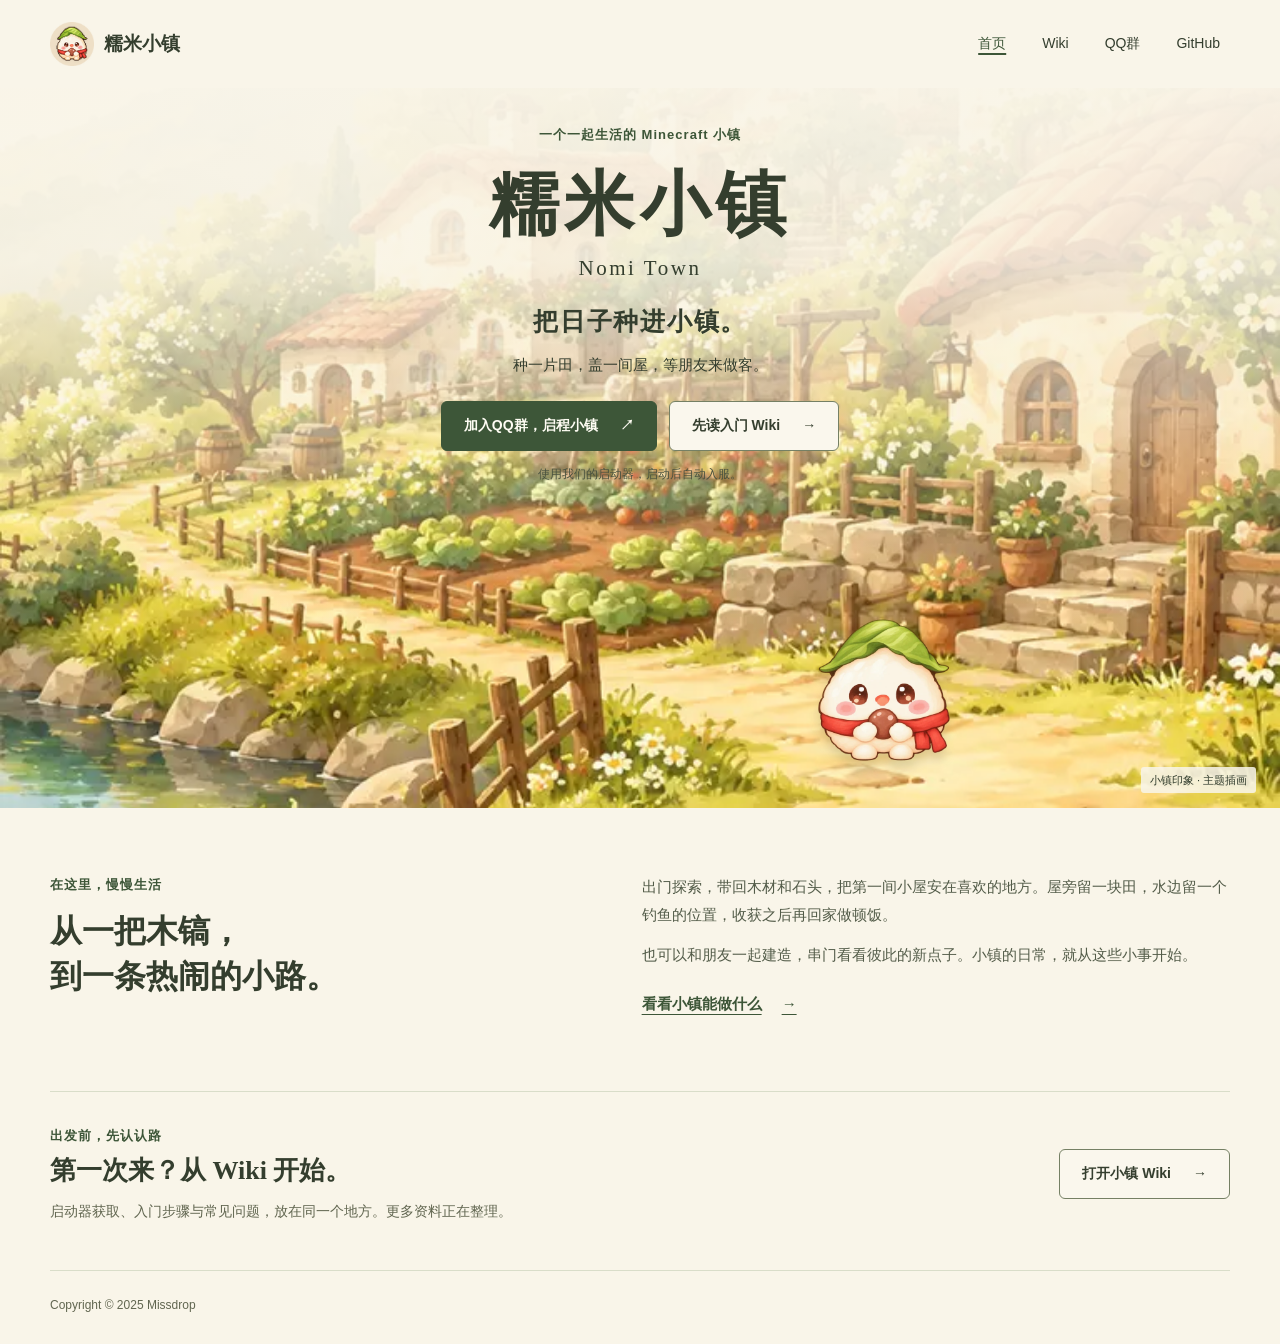
==== commit cb067a30: "feat: build illustrated town homepage and standalone wiki Co-authored-by: Sylvie-13 <346469037+Sylvi" ====
--- a/index.html
+++ b/index.html
@@ -1,65 +1,55 @@
 <!DOCTYPE html>
 <html lang="zh-CN">
 <head>
-    <meta charset="UTF-8">
-    <meta name="viewport" content="width=device-width, initial-scale=1.0">
-    <meta name="author" content="Missdrop">
-    <title>糯米小镇 Nomi Town · 来小镇，安个家</title>
-    <meta name="description" content="糯米小镇 Nomi Town，一个温暖的 Minecraft 社区小镇。探索原版生存，种田、钓鱼、烹饪，和朋友一起建造。加入QQ群，按公告获取我们的启动器，开启小镇生活。">
-    <link rel="canonical" href="https://mc.missdrop.cn/">
-    <meta property="og:type" content="website">
-    <meta property="og:locale" content="zh_CN">
-    <meta property="og:site_name" content="糯米小镇 Nomi Town">
-    <meta property="og:title" content="糯米小镇 Nomi Town · 来小镇，安个家">
-    <meta property="og:description" content="种下作物，盖起小屋，邀朋友来做客。加入QQ群，获取我们的启动器，一起走进糯米小镇。">
-    <meta property="og:url" content="https://mc.missdrop.cn/">
-    <meta property="og:image" content="https://mc.missdrop.cn/img/nomi-logo-512.png">
-    <meta property="og:image:width" content="512">
-    <meta property="og:image:height" content="512">
-    <meta property="og:image:alt" content="糯米小镇团子角色，戴着绿叶帽、系着红围巾">
-    <meta name="theme-color" content="#f8f3e8">
-    <link rel="icon" href="favicon.ico" type="image/x-icon">
-    <link rel="icon" href="img/nomi-logo-32.png" sizes="32x32" type="image/png">
-    <link rel="stylesheet" href="css/styles.css">
+  <meta charset="UTF-8">
+  <meta name="viewport" content="width=device-width, initial-scale=1.0">
+  <meta name="author" content="Missdrop">
+  <title>糯米小镇 Nomi Town · 把日子种进小镇</title>
+  <meta name="description" content="在糯米小镇，探索原版生存、种田、钓鱼烹饪，与朋友一起建造和生活。查看 Wiki，或加入QQ群按公告获取我们的启动器。">
+  <link rel="canonical" href="https://mc.missdrop.cn/">
+  <meta property="og:type" content="website">
+  <meta property="og:locale" content="zh_CN">
+  <meta property="og:site_name" content="糯米小镇 Nomi Town">
+  <meta property="og:title" content="糯米小镇 Nomi Town · 把日子种进小镇">
+  <meta property="og:description" content="在糯米小镇，探索原版生存、种田、钓鱼烹饪，与朋友一起建造和生活。查看 Wiki，或加入QQ群按公告获取我们的启动器。">
+  <meta property="og:url" content="https://mc.missdrop.cn/">
+  <meta property="og:image" content="https://mc.missdrop.cn/img/nomi-logo-512.png">
+  <meta property="og:image:width" content="512">
+  <meta property="og:image:height" content="512">
+  <meta name="theme-color" content="#f9f5e9">
+  <link rel="icon" href="favicon.ico">
+  <link rel="stylesheet" href="css/styles.css">
+  <script src="js/index.js" defer></script>
 </head>
 <body>
 <a class="skip-link" href="#main">跳到主要内容</a>
 <header class="site-header wrap">
-    <a class="brand" href="./" aria-label="糯米小镇首页"><img src="img/nomi-logo-64.png" width="44" height="44" alt=""><span>糯米小镇<small>NOMI TOWN</small></span></a>
-    <nav aria-label="主导航"><a href="#life">逛逛小镇</a><a class="nav-join" href="#join">入住指南 <span aria-hidden="true">↗</span></a></nav>
+  <a class="brand" href="./" aria-label="糯米小镇首页"><img src="img/nomi-logo-64.webp" width="44" height="44" alt=""><span>糯米小镇</span></a>
+  <nav aria-label="主导航"><a href="./" aria-current="page">首页</a><a href="wiki.html">Wiki</a><a href="https://qm.qq.com/q/JWCiU0jwyq">QQ群<span class="sr-only">（外部链接）</span></a><a href="https://github.com/NomiTeam">GitHub<span class="sr-only">（外部链接）</span></a></nav>
 </header>
 <main id="main">
-    <section class="hero wrap" aria-labelledby="welcome">
-        <div class="hero-copy">
-            <p class="eyebrow"><span aria-hidden="true">✳</span> 欢迎来到我们的 Minecraft 小镇</p>
-            <h1 id="welcome">糯米小镇<span>Nomi Town</span></h1>
-            <p class="hero-invitation">来小镇，安个家。</p>
-            <p class="intro">从第一把木镐，到亮着灯的小屋。<br>在这里，种喜欢的作物，盖心里的房子，<br class="desktop-break">也认识下一位一起出门的朋友。</p>
-            <a class="button primary" href="https://qm.qq.com/q/JWCiU0jwyq">加入QQ群，获取启动器 <span aria-hidden="true">↗</span></a>
-            <p class="button-note">按群公告完成账号设置，就可以出发。</p>
-        </div>
-        <figure class="hero-art">
-            <div class="art-caption"><span aria-hidden="true">✳</span> 小镇来信 · 请收下这份邀请</div>
-            <div class="mascot-stage"><img src="img/nomi-mascot-512.png" width="512" height="512" alt="戴着绿叶帽、系着红围巾的软糯团子，双手捧着小食"></div>
-            <figcaption><span class="caption-line" aria-hidden="true"></span> 给未来的邻居，留一个位置。</figcaption>
-        </figure>
-        <div class="hero-bottom"><span>一段从零开始的生存旅程</span><p>原版生存 <i aria-hidden="true">·</i> 田园种植 <i aria-hidden="true">·</i> 自由建造 <i aria-hidden="true">·</i> 社区生活</p><a href="#life" aria-label="向下探索小镇生活">往下逛逛 <span aria-hidden="true">↓</span></a></div>
-    </section>
-    <section id="life" class="life-section" aria-labelledby="life-title">
-        <div class="wrap">
-            <div class="section-heading"><div><p class="section-kicker">小镇里的好时光</p><h2 id="life-title">今天，想做点什么？</h2></div><p>不必赶行程。<br>从一件喜欢的小事开始。</p></div>
-            <div class="life-grid">
-                <article class="life-feature"><div class="card-top"><span>01 / 土地与收获</span><span aria-hidden="true">✳</span></div><div class="feature-title"><p>把种子埋进土里，</p><h3>把家建在喜欢的地方。</h3></div><p>探索、采集，备好木材与石头；开垦农田，照看作物。从一间能遮雨的小屋开始，添上仓库、花园，再修一条通往朋友家的路。</p><div class="card-tags"><span>原版生存</span><span>种田</span><span>建造</span></div></article>
-                <article class="life-food"><div class="card-top"><span>02 / 水边与餐桌</span><span aria-hidden="true">～</span></div><h3>鱼竿放下，<br>晚饭有着落了。</h3><p>找一处喜欢的水岸抛竿，再把收获带回厨房。钓鱼与烹饪，让采集之外也多一份期待。</p><span class="card-foot">从水边的等待，到餐桌上的满足。</span></article>
-                <article class="life-neighbors"><div class="neighbor-mark" aria-hidden="true">Hi!</div><div><div class="card-top"><span>03 / 你与邻居</span></div><h3>一座小镇，是大家一起建出来的。</h3><p>分享收获，欣赏彼此的建筑，约朋友一起探索。自己的家慢慢添置，街坊的故事也在继续。</p></div></article>
-            </div>
-        </div>
-    </section>
-    <section id="join" class="join-section wrap" aria-labelledby="join-title">
-        <div class="join-intro"><p class="section-kicker">给新邻居的入住指南</p><h2 id="join-title">行李不用多，<br>带上好奇心就好。</h2><p>入口就在QQ群。<br>准备好以后，我们在小镇见。</p><a class="button primary" href="https://qm.qq.com/q/JWCiU0jwyq">前往QQ群 <span aria-hidden="true">↗</span></a></div>
-        <div class="welcome-letter"><div class="letter-heading"><span>糯米小镇 · 入住便笺</span><span class="letter-stamp" aria-hidden="true">欢迎<br>新邻居</span></div><ol class="steps"><li><h3>先加入QQ群</h3><p>查看群公告，获取我们的启动器，了解账号设置说明。</p></li><li><h3>完成账号设置</h3><p>按QQ群公告完成账号设置，准备好我们的启动器。</p></li><li><h3>启动游戏，抵达小镇</h3><p>使用我们的启动器启动游戏后，自动进入服务器。</p></li></ol><p class="letter-signoff">期待见到你的第一间小屋。<span>糯米小镇</span></p></div>
-    </section>
+  <section class="town-hero" aria-labelledby="town-title">
+    <picture class="town-scene">
+      <source media="(max-width: 700px)" srcset="img/town-scene-mobile.webp" width="768" height="878">
+      <img src="img/town-scene-desktop.webp" width="1536" height="1024" fetchpriority="high" alt="温柔田园风格的小镇插画">
+    </picture>
+    <div class="hero-copy wrap">
+      <p class="eyebrow">一个一起生活的 Minecraft 小镇</p>
+      <h1 id="town-title">糯米小镇<span>Nomi Town</span></h1>
+      <p class="hero-line">把日子种进小镇。</p>
+      <p class="hero-description">种一片田，盖一间屋，等朋友来做客。</p>
+      <div class="hero-actions"><a class="button primary" href="https://qm.qq.com/q/JWCiU0jwyq">加入QQ群，启程小镇 <span aria-hidden="true">↗</span></a><a class="button secondary" href="wiki.html">先读入门 Wiki <span aria-hidden="true">→</span></a></div>
+      <p class="entry-note">使用我们的启动器，启动后自动入服。</p>
+    </div>
+    <img class="scene-mascot" src="img/nomi-mascot-512.webp" width="512" height="512" alt="戴绿叶帽、系红围巾的团子站在小镇前景">
+    <p class="scene-caption">小镇印象 · 主题插画</p>
+  </section>
+  <section class="life-section wrap" aria-labelledby="life-title">
+    <div class="life-heading"><p class="eyebrow">在这里，慢慢生活</p><h2 id="life-title">从一把木镐，<br>到一条热闹的小路。</h2></div>
+    <div class="life-copy"><p>出门探索，带回木材和石头，把第一间小屋安在喜欢的地方。屋旁留一块田，水边留一个钓鱼的位置，收获之后再回家做顿饭。</p><p>也可以和朋友一起建造，串门看看彼此的新点子。小镇的日常，就从这些小事开始。</p><a class="text-link" href="wiki.html#life">看看小镇能做什么 <span aria-hidden="true">→</span></a></div>
+  </section>
+  <section class="wiki-invitation wrap" aria-labelledby="guide-title"><div><p class="eyebrow">出发前，先认认路</p><h2 id="guide-title">第一次来？从 Wiki 开始。</h2><p>启动器获取、入门步骤与常见问题，放在同一个地方。更多资料正在整理。</p></div><a class="button secondary" href="wiki.html">打开小镇 Wiki <span aria-hidden="true">→</span></a></section>
 </main>
-<footer class="site-footer wrap"><div class="footer-brand"><img src="img/nomi-logo-64.png" width="44" height="44" alt=""><div><strong>糯米小镇 <span>Nomi Town</span></strong><p>Copyright © 2025 Missdrop</p></div></div><nav aria-label="页脚导航"><a href="https://qm.qq.com/q/JWCiU0jwyq">QQ群</a><a href="https://github.com/NomiTeam">GitHub</a></nav></footer>
+<footer class="site-footer wrap">Copyright © 2025 Missdrop</footer>
 </body>
 </html>
--- a/css/styles.css
+++ b/css/styles.css
@@ -1,752 +1,576 @@
 :root {
-    color-scheme:light;
-    --paper:#f8f3e8;
-    --ink:#493a2c;
-    --muted:#756550;
-    --green:#3f5737;
-    --line:#d9cfbb;
-    --serif:"Noto Serif CJK SC","Songti SC","STSong","SimSun",serif
+  color-scheme:light;
+  --paper:#f9f5e9;
+  --ink:#343e2e;
+  --muted:#616650;
+  --green:#3d5638;
+  --line:#d9ddc9;
+  --serif:"Noto Serif CJK SC","Songti SC","STSong","SimSun",serif
 }
 * {
-    box-sizing:border-box
+  box-sizing:border-box
 }
 html {
-    scroll-padding-top:24px
+  scroll-padding-top:28px
 }
 body {
-    margin:0;
-    background:var(--paper);
-    color:var(--ink);
-    font-family:-apple-system,BlinkMacSystemFont,"Segoe UI","PingFang SC","Microsoft YaHei",sans-serif;
+  margin:0;
+  color:var(--ink);
+  background:var(--paper);
+  font-family:-apple-system,BlinkMacSystemFont,"Segoe UI","PingFang SC","Hiragino Sans GB","Microsoft YaHei",sans-serif;
+  line-height:1.85
+}
+h1,h2,h3,p,figure {
+  margin:0
+}
+h1,h2,h3 {
+  line-height:1.4
+}
+a {
+  color:inherit;
+  text-underline-offset:5px
+}
+a:focus-visible {
+  outline:3px solid #9b4e27;
+  outline-offset:4px
+}
+img {
+  display:block;
+  max-width:100%;
+  height:auto
+}
+.wrap {
+  width:min(1180px,calc(100% - 80px));
+  margin-inline:auto
+}
+.sr-only {
+  position:absolute;
+  width:1px;
+  height:1px;
+  padding:0;
+  margin:-1px;
+  overflow:hidden;
+  clip-path:inset(50%);
+  white-space:nowrap
+}
+.skip-link {
+  position:absolute;
+  top:8px;
+  left:16px;
+  padding:10px 16px;
+  background:#fff;
+  z-index:10;
+  transform:translateY(-160%)
+}
+.skip-link:focus {
+  transform:none
+}
+.site-header {
+  display:flex;
+  justify-content:space-between;
+  align-items:center;
+  gap:20px;
+  min-height:88px;
+  padding-block:14px
+}
+.brand {
+  display:flex;
+  align-items:center;
+  gap:10px;
+  min-height:44px;
+  font-weight:750;
+  font-size:19px;
+  text-decoration:none;
+  white-space:nowrap
+}
+.site-header nav {
+  display:flex;
+  align-items:center;
+  gap:16px
+}
+.site-header nav a {
+  display:inline-flex;
+  justify-content:center;
+  align-items:center;
+  min-height:44px;
+  min-width:44px;
+  padding:0 10px;
+  font-size:14px;
+  text-decoration:none
+}
+.site-header nav a:hover,.site-header nav a[aria-current] {
+  color:var(--green);
+  text-decoration:underline;
+  text-decoration-thickness:2px
+}
+.town-hero {
+  position:relative;
+  isolation:isolate;
+  min-height:720px;
+  overflow:hidden;
+  background:#e3e8cf
+}
+.town-scene {
+  position:absolute;
+  inset:0;
+  z-index:-2
+}
+.town-scene img {
+  width:100%;
+  height:100%;
+  object-fit:cover;
+  object-position:center 58%
+}
+.town-hero:before {
+  content:"";
+  position:absolute;
+  inset:0;
+  z-index:-1;
+  background:linear-gradient(180deg,rgba(249,245,233,.97),rgba(249,245,233,.87) 24%,rgba(249,245,233,.2) 58%,transparent 76%);
+  pointer-events:none
+}
+.hero-copy {
+  text-align:center;
+  padding-top:35px
+}
+.eyebrow {
+  font-size:13px;
+  font-weight:600;
+  letter-spacing:.08em;
+  color:var(--green)
+}
+.hero-copy h1 {
+  font-family:var(--serif);
+  font-size:clamp(54px,5.5vw,78px);
+  letter-spacing:.08em;
+  margin-top:8px
+}
+.hero-copy h1 span {
+  display:block;
+  font-family:Georgia,serif;
+  font-size:21px;
+  font-weight:400;
+  letter-spacing:.12em;
+  margin-top:0
+}
+.hero-line {
+  font-size:25px;
+  font-weight:600;
+  margin-top:15px;
+  letter-spacing:.07em
+}
+.hero-description {
+  margin-top:7px;
+  font-size:15px
+}
+.hero-actions {
+  display:flex;
+  justify-content:center;
+  gap:12px;
+  flex-wrap:wrap;
+  margin-top:22px
+}
+.button {
+  display:inline-flex;
+  align-items:center;
+  justify-content:center;
+  gap:22px;
+  min-height:50px;
+  padding:10px 22px;
+  border-radius:6px;
+  text-decoration:none;
+  font-size:14px;
+  font-weight:650;
+  transition:background .15s
+}
+.primary {
+  background:var(--green);
+  color:#fffdf4;
+  border:1px solid var(--green)
+}
+.primary:hover {
+  background:#293e26
+}
+.secondary {
+  background:#faf7ed;
+  border:1px solid #758064
+}
+.secondary:hover {
+  background:#e9eddd
+}
+.entry-note {
+  font-size:12px;
+  margin:12px auto 0;
+  max-width:500px;
+  color:#49523f
+}
+.scene-mascot {
+  position:absolute;
+  width:clamp(135px,13vw,190px);
+  bottom:35px;
+  left:calc(70% - 95px);
+  filter:drop-shadow(0 8px 5px rgba(62,59,32,.16))
+}
+.scene-caption {
+  position:absolute;
+  right:24px;
+  bottom:15px;
+  font-size:11px;
+  color:#303b2c;
+  background:#f9f5e9df;
+  padding:3px 9px;
+  border-radius:3px
+}
+.life-section {
+  display:grid;
+  grid-template-columns:1fr 1.15fr;
+  gap:80px;
+  padding-block:65px
+}
+.life-heading h2 {
+  font-family:var(--serif);
+  font-size:32px;
+  margin-top:12px
+}
+.life-copy {
+  font-size:15px;
+  color:#535c49
+}
+.life-copy p+p {
+  margin-top:12px
+}
+.text-link {
+  display:inline-flex;
+  align-items:center;
+  gap:20px;
+  min-height:44px;
+  font-weight:600;
+  color:var(--green);
+  margin-top:14px
+}
+.wiki-invitation {
+  border-top:1px solid var(--line);
+  display:flex;
+  align-items:center;
+  justify-content:space-between;
+  gap:28px;
+  padding-block:32px 45px
+}
+.wiki-invitation h2 {
+  font-family:var(--serif);
+  font-size:26px;
+  margin-top:5px
+}
+.wiki-invitation p:not(.eyebrow) {
+  font-size:14px;
+  color:var(--muted);
+  margin-top:9px
+}
+.wiki-invitation .button {
+  flex-shrink:0
+}
+.site-footer {
+  border-top:1px solid var(--line);
+  padding-block:23px 28px;
+  font-size:12px;
+  color:var(--muted)
+}
+.wiki-layout {
+  display:grid;
+  grid-template-columns:180px minmax(0,760px);
+  justify-content:space-between;
+  gap:64px;
+  padding-top:46px;
+  padding-bottom:65px
+}
+.wiki-toc {
+  align-self:start;
+  position:sticky;
+  top:28px
+}
+.wiki-toc>p {
+  font-weight:700;
+  margin-bottom:13px
+}
+.wiki-toc nav {
+  display:flex;
+  flex-direction:column;
+  border-left:1px solid var(--line)
+}
+.wiki-toc a {
+  display:flex;
+  align-items:center;
+  min-height:44px;
+  padding:5px 18px;
+  text-decoration:none;
+  font-size:14px;
+  color:var(--muted)
+}
+.wiki-toc a:hover {
+  background:#e9eddd;
+  color:var(--green)
+}
+.wiki-heading {
+  border-bottom:1px solid var(--line);
+  padding-bottom:30px
+}
+.wiki-heading h1 {
+  font-family:var(--serif);
+  font-size:48px;
+  margin-block:8px 12px
+}
+.wiki-heading>p:not(.eyebrow) {
+  color:var(--muted)
+}
+.wiki-heading .wiki-status {
+  font-size:13px;
+  margin-top:16px
+}
+.wiki-article section {
+  padding-top:36px;
+  scroll-margin-top:20px
+}
+.wiki-article h2 {
+  font-family:var(--serif);
+  font-size:27px;
+  margin-bottom:13px
+}
+.wiki-article h3 {
+  font-size:17px;
+  margin-bottom:5px
+}
+.wiki-article section p,.play-topics dd {
+  font-size:15px;
+  color:#535c49
+}
+.start-steps {
+  padding-left:25px;
+  margin:22px 0 0
+}
+.start-steps li {
+  padding-left:10px;
+  margin-block:20px
+}
+.start-steps li::marker {
+  color:var(--green);
+  font-weight:700
+}
+.wiki-article p a {
+  display:inline-block;
+  min-height:44px;
+  line-height:44px
+}
+.play-topics {
+  margin:20px 0 0
+}
+.play-topics>div {
+  padding:16px 0;
+  border-bottom:1px solid var(--line)
+}
+.play-topics dt {
+  font-weight:700;
+  margin-bottom:4px
+}
+.play-topics dd {
+  margin:0
+}
+.faq-item {
+  margin-top:23px
+}
+@view-transition {
+  navigation:auto
+}
+::view-transition-old(root) {
+  animation:fade-out .14s ease both
+}
+::view-transition-new(root) {
+  animation:fade-in .18s ease both
+}
+@keyframes fade-out {
+  to {
+    opacity:0
+  }
+}
+@keyframes fade-in {
+  from {
+    opacity:0
+  }
+  to {
+    opacity:1
+  }
+}
+html.page-leaving body {
+  opacity:0;
+  transition:opacity .14s ease
+}
+html.page-entering body {
+  animation:fade-in .18s ease both
+}
+@media(max-width:900px) {
+  .wrap {
+    width:calc(100% - 48px)
+  }
+  .life-section {
+    gap:35px
+  }
+  .wiki-layout {
+    gap:30px;
+    grid-template-columns:145px minmax(0,1fr)
+  }
+  .wiki-invitation {
+    align-items:flex-start
+  }
+  .town-hero {
+    min-height:690px
+  }
+}
+@media(max-width:700px) {
+  .wrap {
+    width:calc(100% - 36px)
+  }
+  .site-header {
+    flex-wrap:wrap;
+    gap:3px;
+    padding-block:10px 6px
+  }
+  .brand {
+    font-size:18px
+  }
+  .site-header nav {
+    width:100%;
+    justify-content:space-between;
+    gap:0
+  }
+  .site-header nav a {
+    padding-inline:12px
+  }
+  .town-hero {
+    min-height:660px
+  }
+  .hero-copy {
+    padding-top:24px
+  }
+  .hero-copy h1 {
+    font-size:54px;
+    margin-top:9px
+  }
+  .hero-copy h1 span {
+    font-size:18px
+  }
+  .eyebrow {
+    font-size:12px;
+    letter-spacing:.04em
+  }
+  .hero-line {
+    font-size:22px;
+    margin-top:17px
+  }
+  .hero-description {
+    font-size:13px;
+    margin-top:8px
+  }
+  .hero-actions {
+    gap:9px;
+    margin-top:19px
+  }
+  .button {
+    font-size:13px;
+    padding:10px 15px;
+    gap:10px
+  }
+  .entry-note {
+    max-width:300px;
+    font-size:11px;
     line-height:1.8
-}
-h1,h2,h3,p,figure {
-    margin:0
-}
-h1,h2,h3 {
-    line-height:1.4
-}
-a {
-    color:inherit;
-    text-underline-offset:5px
-}
-a:focus-visible {
-    outline:3px solid #914628;
-    outline-offset:5px
-}
-img {
+  }
+  .town-scene img {
+    object-position:center bottom
+  }
+  .town-hero:before {
+    background:linear-gradient(180deg,rgba(249,245,233,.98),rgba(249,245,233,.9) 34%,rgba(249,245,233,.15) 64%,transparent 80%)
+  }
+  .scene-mascot {
+    width:140px;
+    left:calc(50% - 70px);
+    bottom:32px
+  }
+  .scene-caption {
+    right:12px;
+    bottom:10px;
+    font-size:10px
+  }
+  .life-section {
     display:block;
-    max-width:100%;
-    height:auto
-}
-.wrap {
-    width:min(1180px,calc(100% - 80px));
-    margin-inline:auto
-}
-.skip-link {
-    position:absolute;
-    top:8px;
-    left:16px;
-    padding:10px 16px;
-    background:white;
-    z-index:5;
-    transform:translateY(-160%)
-}
-.skip-link:focus {
-    transform:translateY(0)
-}
-.site-header {
-    display:flex;
-    align-items:center;
-    justify-content:space-between;
-    padding-block:24px;
-    gap:20px
-}
-.brand {
-    display:flex;
-    align-items:center;
-    gap:10px;
-    text-decoration:none;
-    font-weight:750;
-    font-size:18px;
-    line-height:1.4
-}
-.brand img {
-    border-radius:50%
-}
-.brand small {
+    padding-block:36px
+  }
+  .life-heading h2 {
+    font-size:27px
+  }
+  .life-copy {
+    margin-top:20px;
+    font-size:14px
+  }
+  .wiki-invitation {
     display:block;
-    font-size:10px;
-    letter-spacing:.17em;
-    color:var(--muted);
-    font-weight:500
-}
-nav {
-    display:flex;
-    gap:28px;
-    align-items:center
-}
-nav a {
-    display:inline-flex;
-    min-height:44px;
-    align-items:center;
-    text-decoration:none;
+    padding-block:28px 32px
+  }
+  .wiki-invitation h2 {
+    font-size:24px
+  }
+  .wiki-invitation .button {
+    margin-top:20px
+  }
+  .wiki-layout {
+    display:block;
+    padding-top:20px;
+    padding-bottom:40px
+  }
+  .wiki-toc {
+    position:static;
+    border-bottom:1px solid var(--line);
+    padding-bottom:14px;
+    margin-bottom:27px
+  }
+  .wiki-toc>p {
+    margin-bottom:6px;
     font-size:14px
-}
-nav a:hover {
-    text-decoration:underline
-}
-.nav-join {
-    gap:20px;
-    border:1px solid var(--line);
-    border-radius:30px;
-    padding:0 20px
-}
-.hero {
-    position:relative;
-    display:grid;
-    grid-template-columns:1.05fr 1fr;
-    gap:20px 48px;
-    padding-top:48px
-}
-.hero-copy {
-    padding-top:15px
-}
-.eyebrow {
-    font-size:13px;
-    letter-spacing:.1em;
-    color:var(--green);
-    display:flex;
-    align-items:center;
-    gap:10px
-}
-.eyebrow>span {
-    font-size:24px
-}
-h1 {
-    font-family:var(--serif);
-    font-size:clamp(60px,6.4vw,88px);
-    letter-spacing:.045em;
-    font-weight:800;
-    margin-top:17px
-}
-h1>span {
-    display:block;
-    font-family:Georgia,"Times New Roman",serif;
-    font-size:28px;
-    font-weight:400;
-    letter-spacing:.12em;
-    color:var(--green);
-    margin-top:2px
-}
-.hero-invitation {
-    font-size:25px;
-    font-weight:600;
-    margin-top:28px;
-    letter-spacing:.08em
-}
-.intro {
-    margin-top:14px;
-    color:var(--muted);
-    font-size:15px;
-    line-height:1.95
-}
-.button {
-    display:inline-flex;
-    align-items:center;
-    justify-content:center;
-    gap:28px;
-    min-height:54px;
-    padding:12px 25px;
-    border-radius:8px;
-    text-decoration:none;
-    font-size:15px;
-    font-weight:650
-}
-.primary {
-    background:var(--green);
-    color:#fffaf0
-}
-.primary:hover {
-    background:#2e4228
-}
-.hero-copy>.button {
-    margin-top:28px
-}
-.button-note {
-    font-size:12px;
-    color:var(--muted);
-    margin-top:10px
-}
-.hero-art {
-    position:relative;
-    align-self:center;
-    background:#eee6cf;
-    border-radius:48% 48% 24px 24px;
-    padding:28px 20px 22px;
-    text-align:center;
-    isolation:isolate
-}
-.art-caption {
-    font-size:12px;
-    letter-spacing:.09em;
-    color:#655a3d
-}
-.art-caption>span {
-    margin-right:8px
-}
-.mascot-stage {
-    position:relative;
-    margin:0 auto;
-    width:min(100%,410px)
-}
-.mascot-stage::before {
-    content:"";
-    position:absolute;
-    inset:13% 0 0;
-    border-radius:50%;
-    background:#e4dcb9;
-    z-index:-1
-}
-.mascot-stage img {
-    width:100%
-}
-.hero-art figcaption {
-    display:flex;
-    justify-content:center;
-    align-items:center;
-    gap:10px;
-    color:#655a3d;
+  }
+  .wiki-toc nav {
+    flex-direction:row;
+    flex-wrap:wrap;
+    border-left:0;
+    gap:0 8px
+  }
+  .wiki-toc a {
+    padding:5px 8px;
     font-size:13px
-}
-.caption-line {
-    width:28px;
-    height:1px;
-    background:currentColor
-}
-.hero-bottom {
-    grid-column:1/-1;
-    display:flex;
-    align-items:center;
-    justify-content:space-between;
-    gap:16px;
-    border-top:1px solid var(--line);
-    margin-top:40px;
-    padding-block:22px;
-    color:var(--muted);
-    font-size:12px
-}
-.hero-bottom>span {
-    color:var(--ink);
-    font-weight:600
-}
-.hero-bottom i {
-    font-style:normal;
-    margin:0 10px
-}
-.hero-bottom a {
-    display:inline-flex;
-    align-items:center;
-    gap:20px;
-    min-height:44px;
-    text-decoration:none
-}
-.hero-bottom a:hover {
-    text-decoration:underline
-}
-.life-section {
-    background:#eeeede;
-    padding:76px 0 80px;
-    margin-top:12px
-}
-.section-heading {
-    display:flex;
-    justify-content:space-between;
-    align-items:end;
-    gap:24px;
-    margin-bottom:32px
-}
-.section-kicker {
-    color:var(--green);
-    font-size:13px;
-    letter-spacing:.12em;
-    margin-bottom:12px
-}
-h2 {
-    font-family:var(--serif);
-    font-size:36px;
-    letter-spacing:.035em
-}
-.section-heading>p {
-    font-size:14px;
-    color:var(--muted)
-}
-.life-grid {
-    display:grid;
-    grid-template-columns:1.25fr 1fr;
-    gap:22px
-}
-.life-grid article {
-    border-radius:14px
-}
-.life-feature {
-    background:#dce3c8;
-    padding:32px 36px;
-    display:flex;
-    flex-direction:column
-}
-.card-top {
-    display:flex;
-    align-items:center;
-    justify-content:space-between;
-    gap:16px;
-    font-size:12px;
-    letter-spacing:.07em;
-    color:var(--green)
-}
-.card-top>span+span {
-    font-size:30px;
-    line-height:1
-}
-.feature-title {
-    margin-block:36px 20px
-}
-.feature-title>p {
-    font-family:var(--serif);
-    font-size:24px
-}
-.life-grid h3 {
-    font-family:var(--serif);
-    font-size:28px
-}
-.life-grid article>p,.life-neighbors p {
-    font-size:14px;
-    color:#5e5a46;
-    line-height:1.95
-}
-.card-tags {
-    display:flex;
-    gap:10px;
-    margin-top:28px
-}
-.card-tags span {
-    font-size:11px;
-    border:1px solid #a7b491;
-    border-radius:30px;
-    padding:3px 12px
-}
-.life-food {
-    background:#f6ecd9;
-    padding:32px 36px
-}
-.life-food h3 {
-    margin-block:36px 20px
-}
-.card-foot {
-    display:block;
-    border-top:1px solid #dcd0b8;
-    margin-top:28px;
-    padding-top:17px;
-    color:var(--muted);
-    font-size:12px
-}
-.life-neighbors {
-    grid-column:1/-1;
-    display:flex;
-    align-items:center;
-    gap:36px;
-    background:#faf7ef;
-    padding:30px 36px
-}
-.neighbor-mark {
-    font-family:Georgia,serif;
-    font-style:italic;
-    font-size:66px;
-    color:#876347;
-    flex:0 0 120px;
-    text-align:center;
-    transform:rotate(-9deg)
-}
-.life-neighbors h3 {
-    font-size:24px;
-    margin-block:8px
-}
-.join-section {
-    display:grid;
-    grid-template-columns:1fr 1.15fr;
-    align-items:center;
-    gap:80px;
-    padding-block:90px
-}
-.join-intro>p:not(.section-kicker) {
-    color:var(--muted);
-    font-size:15px;
-    margin-top:24px
-}
-.join-intro .button {
-    margin-top:26px
-}
-.welcome-letter {
-    background:#fffcf4;
-    border:1px solid #dfd5c1;
-    border-radius:4px;
-    padding:30px 36px;
-    box-shadow:6px 6px 0 #eae2d2;
-    transform:rotate(1deg)
-}
-.letter-heading {
-    display:flex;
-    align-items:center;
-    justify-content:space-between;
-    font-size:12px;
-    color:var(--muted);
-    padding-bottom:20px;
-    border-bottom:1px solid var(--line)
-}
-.letter-stamp {
-    border:1px solid #a67a60;
-    outline:1px solid #a67a60;
-    outline-offset:3px;
-    padding:5px 9px;
-    color:#885b41;
-    line-height:1.5;
-    transform:rotate(8deg)
-}
-.steps {
-    list-style:none;
-    margin:26px 0 0;
-    padding:0;
-    counter-reset:step
-}
-.steps li {
-    counter-increment:step;
-    position:relative;
-    padding-left:42px;
-    margin-top:23px
-}
-.steps li::before {
-    content:"0" counter(step);
-    position:absolute;
-    left:0;
-    top:1px;
-    font-family:Georgia,serif;
-    color:var(--green);
-    font-size:20px
-}
-.steps h3 {
-    font-size:17px;
-    margin-bottom:5px
-}
-.steps p {
-    font-size:13px;
-    color:var(--muted)
-}
-.letter-signoff {
-    border-top:1px solid var(--line);
-    margin-top:26px;
-    padding-top:18px;
-    font-size:12px;
-    color:var(--muted)
-}
-.letter-signoff span {
-    float:right
-}
-.site-footer {
-    border-top:1px solid var(--line);
-    padding-block:28px 36px;
-    display:flex;
-    align-items:center;
-    justify-content:space-between;
-    gap:24px
-}
-.footer-brand {
-    display:flex;
-    align-items:center;
-    gap:12px
-}
-.footer-brand img {
-    border-radius:50%
-}
-.footer-brand strong {
+  }
+  .wiki-heading h1 {
+    font-size:38px
+  }
+  .wiki-heading>p {
     font-size:14px
-}
-.footer-brand strong span {
-    font-family:Georgia,serif;
-    font-weight:400;
-    margin-left:8px
-}
-.footer-brand p {
-    font-size:11px;
-    color:var(--muted)
-}
-@media(min-width:1400px) {
-    .hero {
-        padding-top:60px
-    }
-    .hero-art {
-        margin-inline:12px
-    }
-    .hero-bottom {
-        margin-top:46px
-    }
-
-}
-@media(max-width:900px) {
-    .wrap {
-        width:calc(100% - 48px)
-    }
-    .hero {
-        gap:24px
-    }
-    .hero-copy {
-        padding-top:0
-    }
-    h1 {
-        font-size:60px
-    }
-    .hero-invitation {
-        font-size:22px
-    }
-    .hero-art {
-        padding-inline:12px
-    }
-    .art-caption {
-        font-size:10px
-    }
-    .hero-art figcaption {
-        font-size:11px
-    }
-    .hero-bottom>span {
-        display:none
-    }
-    .join-section {
-        gap:40px
-    }
-    .life-feature,.life-food {
-        padding:26px
-    }
-    .welcome-letter {
-        padding:26px
-    }
-    .life-grid h3 {
-        font-size:25px
-    }
-
-}
-@media(max-width:600px) {
-    .wrap {
-        width:calc(100% - 40px)
-    }
-    .site-header {
-        padding-block:16px;
-        gap:12px
-    }
-    .brand {
-        font-size:16px;
-        gap:8px
-    }
-    .brand img {
-        width:38px;
-        height:38px
-    }
-    .brand small {
-        font-size:9px
-    }
-    nav {
-        gap:12px
-    }
-    nav a {
-        font-size:12px
-    }
-    .nav-join {
-        padding:0 12px;
-        gap:8px
-    }
-    .hero {
-        grid-template-columns:minmax(0,1fr);
-        padding-top:28px;
-        gap:28px
-    }
-    .eyebrow {
-        font-size:11px;
-        letter-spacing:.04em
-    }
-    .eyebrow>span {
-        font-size:20px
-    }
-    h1 {
-        font-size:58px;
-        margin-top:12px
-    }
-    h1>span {
-        font-size:23px
-    }
-    .hero-invitation {
-        margin-top:20px;
-        font-size:22px
-    }
-    .intro {
-        font-size:14px;
-        margin-top:10px
-    }
-    .hero-copy>.button {
-        margin-top:22px;
-        width:100%
-    }
-    .button-note {
-        text-align:center;
-        font-size:11px
-    }
-    .hero-art {
-        width:100%;
-        max-width:350px;
-        justify-self:center;
-        padding:22px 16px 18px;
-        border-radius:46% 46% 18px 18px
-    }
-    .mascot-stage {
-        width:260px
-    }
-    .art-caption {
-        font-size:11px
-    }
-    .hero-art figcaption {
-        font-size:12px
-    }
-    .hero-bottom {
-        margin-top:0;
-        flex-wrap:wrap;
-        justify-content:center;
-        padding-block:12px;
-        gap:2px
-    }
-    .hero-bottom p {
-        font-size:11px
-    }
-    .hero-bottom i {
-        margin:0 6px
-    }
-    .hero-bottom a {
-        font-size:12px
-    }
-    .life-section {
-        padding-block:44px;
-        margin-top:0
-    }
-    .section-heading {
-        display:block;
-        margin-bottom:24px
-    }
-    h2 {
-        font-size:29px
-    }
-    .section-heading>p {
-        margin-top:16px;
-        font-size:13px
-    }
-    .section-heading>p br {
-        display:none
-    }
-    .life-grid {
-        grid-template-columns:minmax(0,1fr);
-        gap:16px
-    }
-    .life-feature,.life-food {
-        padding:26px
-    }
-    .feature-title,.life-food h3 {
-        margin-block:25px 16px
-    }
-    .feature-title>p {
-        font-size:21px
-    }
-    .life-grid h3 {
-        font-size:25px
-    }
-    .life-neighbors {
-        grid-column:auto;
-        align-items:start;
-        gap:14px;
-        padding:26px
-    }
-    .neighbor-mark {
-        flex-basis:42px;
-        font-size:32px;
-        margin-top:25px
-    }
-    .life-neighbors h3 {
-        font-size:22px
-    }
-    .life-grid article>p,.life-neighbors p {
-        font-size:13px
-    }
-    .join-section {
-        grid-template-columns:minmax(0,1fr);
-        gap:32px;
-        padding-block:48px
-    }
-    .join-intro>p:not(.section-kicker) {
-        margin-top:16px
-    }
-    .join-intro .button {
-        margin-top:20px
-    }
-    .welcome-letter {
-        padding:24px;
-        transform:none;
-        box-shadow:4px 4px 0 #eae2d2
-    }
-    .site-footer {
-        align-items:start;
-        flex-wrap:wrap;
-        padding-block:24px;
-        gap:12px
-    }
-    .site-footer nav {
-        margin-left:56px;
-        gap:24px
-    }
-    .footer-brand strong span {
-        font-size:12px
-    }
-    .section-kicker {
-        font-size:12px
-    }
-
-}
-@media(max-width:350px) {
-    .wrap {
-        width:calc(100% - 32px)
-    }
-    .site-header nav {
-        gap:8px
-    }
-    .site-header nav>a:first-child {
-        display:none
-    }
-    h1 {
-        font-size:52px
-    }
-    .hero {
-        padding-top:20px
-    }
-    .desktop-break {
-        display:none
-    }
-    .mascot-stage {
-        width:230px
-    }
-    .life-feature,.life-food,.life-neighbors {
-        padding:22px
-    }
-    .welcome-letter {
-        padding:22px
-    }
-    .letter-signoff span {
-        float:none;
-        display:block;
-        text-align:right;
-        margin-top:8px
-    }
-
-}
+  }
+  .wiki-article section {
+    padding-top:28px
+  }
+  .wiki-article h2 {
+    font-size:25px
+  }
+  .site-footer {
+    font-size:11px
+  }
+}
+@media(prefers-reduced-motion:reduce) {
+  *,*::before,*::after {
+    animation:none!important;
+    transition:none!important;
+    scroll-behavior:auto!important
+  }
+  @view-transition {
+    navigation:none
+  }
+  html.page-leaving body {
+    opacity:1
+  }
+}
